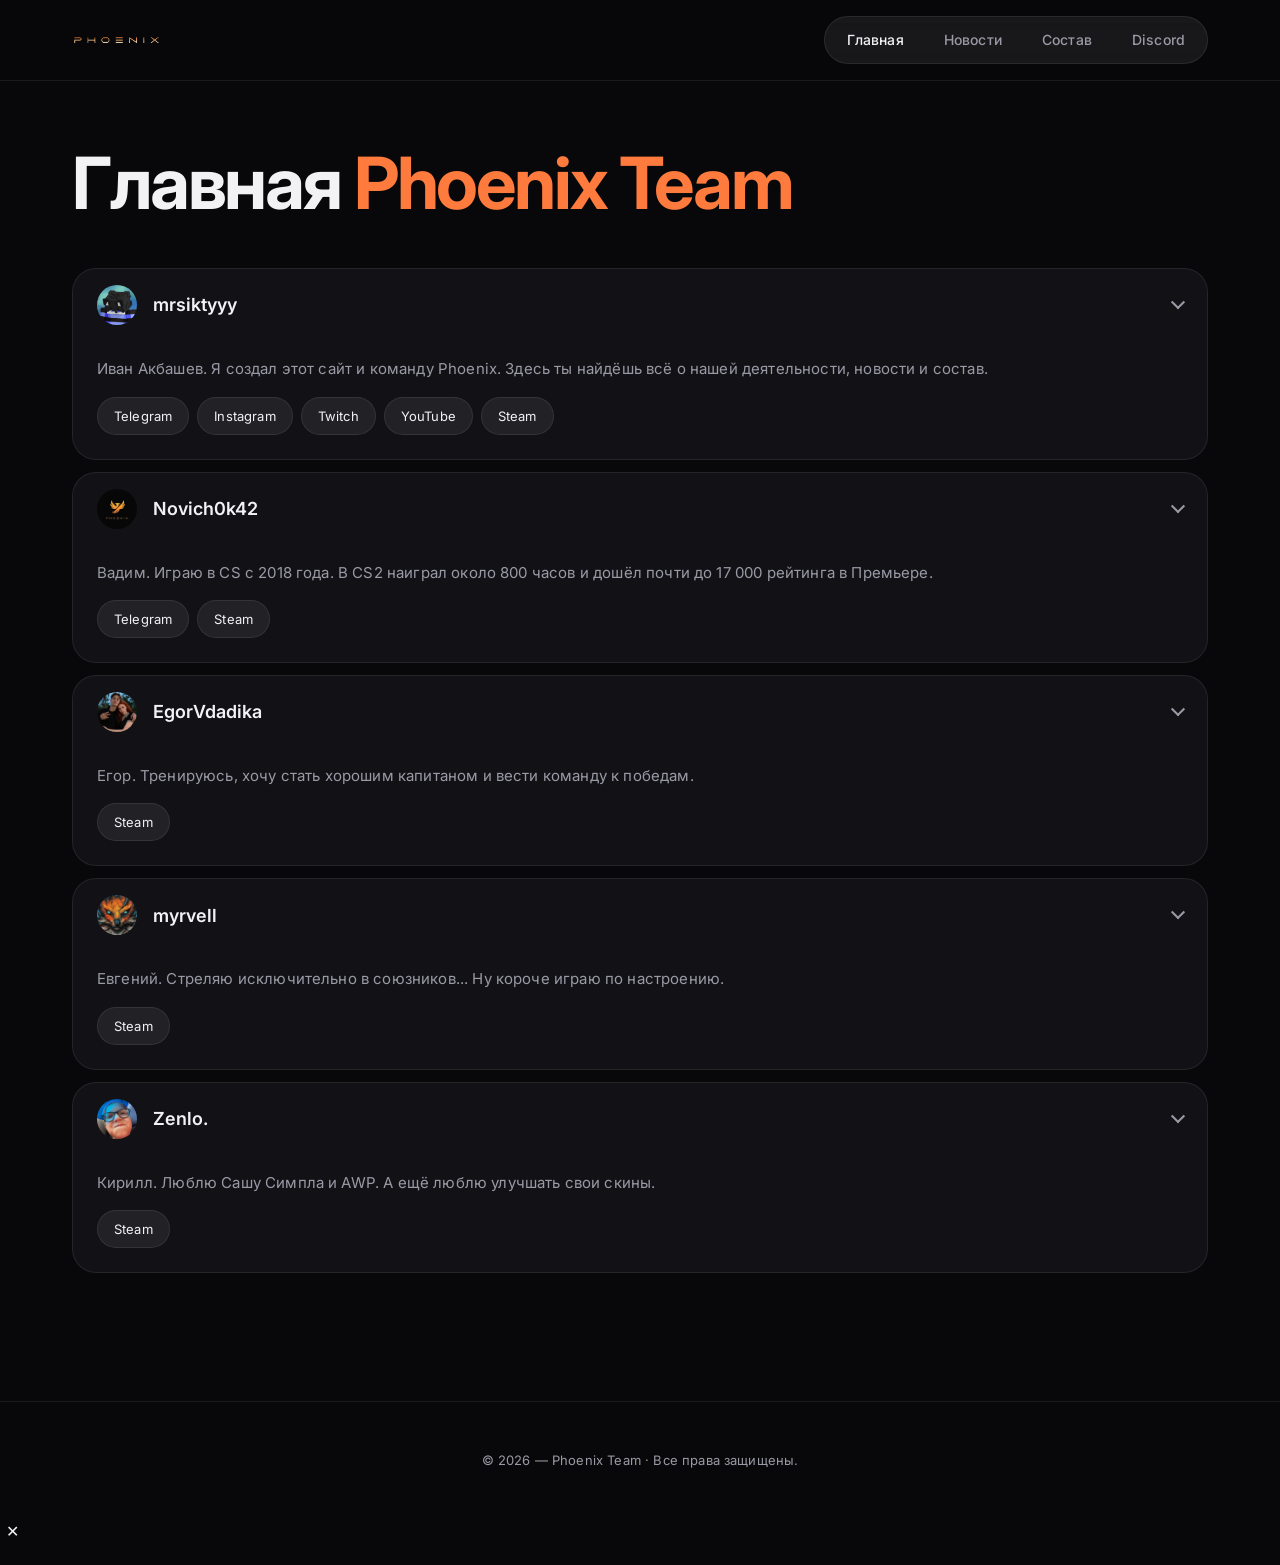
==== index.html @ e21812ae "Update index.html" ====
<!doctype html>
<html lang="ru">
<head>
  <meta charset="utf-8">
  <meta name="viewport" content="width=device-width, initial-scale=1">
  <title>Phoenix Team</title>
  <link rel="icon" href="/favicon.png">
  <link rel="preconnect" href="https://fonts.googleapis.com">
  <link rel="preconnect" href="https://fonts.gstatic.com" crossorigin>
  <link href="https://fonts.googleapis.com/css2?family=Inter:wght@400;500;600;700;800&display=swap" rel="stylesheet">
  <link rel="stylesheet" href="https://cdnjs.cloudflare.com/ajax/libs/font-awesome/6.0.0-beta3/css/all.min.css">
  <link rel="stylesheet" href="/Css/style.css">
</head>
<body>

  <nav class="site-nav">
    <div class="site-nav-inner">
      <a class="brand" href="#home" data-route="home"><img src="/logo.png" alt="Phoenix Team" width="140" height="28"></a>
      <button class="nav-toggle" type="button" aria-label="Меню" aria-expanded="false">☰</button>
      <ul class="nav-list">
        <li><a class="is-active" href="#home"    data-route="home">Главная</a></li>
        <li><a href="#news"    data-route="news">Новости</a></li>
        <li><a href="#roster"  data-route="roster">Состав</a></li>
        <li><a href="#discord" data-route="discord">Discord</a></li>
      </ul>
    </div>
  </nav>

  <main class="page drop-in">

    <!-- ===== ГЛАВНАЯ ===== -->
    <section class="view" data-view="home">
      <h1 class="hero-title">Главная <span>Phoenix Team</span></h1>
      <section class="people">

        <article class="person">
          <button class="person-head" type="button" aria-expanded="false">
            <img class="person-avatar" src="/phx/Avatar1.png" alt="" width="40" height="40">
            <span class="person-name">mrsiktyyy</span>
            <span class="chevron" aria-hidden="true"></span>
          </button>
          <div class="person-body">
            <div class="role">Основатель Phoenix Team · Стример · Разработчик</div>
            <p>Иван Акбашев. Я создал этот сайт и команду Phoenix. Здесь ты найдёшь всё о нашей деятельности, новости и состав.</p>
            <div class="links">
              <a href="https://t.me/mrsiktyyy">Telegram</a>
              <a href="https://www.instagram.com/mrsiktyyy/">Instagram</a>
              <a href="https://twitch.tv/mrsiktyyy">Twitch</a>
              <a href="https://www.youtube.com/@MrS1kyyy">YouTube</a>
              <a href="https://steamcommunity.com/id/mrsikty/">Steam</a>
            </div>
          </div>
        </article>

        <article class="person">
          <button class="person-head" type="button" aria-expanded="false">
            <img class="person-avatar" src="/phx/Avatar2.png" alt="" width="40" height="40" loading="lazy">
            <span class="person-name">Novich0k42</span>
            <span class="chevron" aria-hidden="true"></span>
          </button>
          <div class="person-body">
            <div class="role">Игрок Phoenix Team · Рифлер · Командир</div>
            <p>Вадим. Играю в CS с 2018 года. В CS2 наиграл около 800 часов и дошёл почти до 17 000 рейтинга в Премьере.</p>
            <div class="links">
              <a href="https://t.me/Novichok42">Telegram</a>
              <a href="https://steamcommunity.com/profiles/76561199182259553">Steam</a>
            </div>
          </div>
        </article>

        <article class="person">
          <button class="person-head" type="button" aria-expanded="false">
            <img class="person-avatar" src="/phx/Avatar4.png" alt="" width="40" height="40" loading="lazy">
            <span class="person-name">EgorVdadika</span>
            <span class="chevron" aria-hidden="true"></span>
          </button>
          <div class="person-body">
            <div class="role">Тренер · Снайпер · Душа команды</div>
            <p>Егор. Тренируюсь, хочу стать хорошим капитаном и вести команду к победам.</p>
            <div class="links">
              <a href="https://steamcommunity.com/id/EgorVdadika/">Steam</a>
            </div>
          </div>
        </article>

        <article class="person">
          <button class="person-head" type="button" aria-expanded="false">
            <img class="person-avatar" src="/phx/Avatar3.png" alt="" width="40" height="40" loading="lazy">
            <span class="person-name">myrvell</span>
            <span class="chevron" aria-hidden="true"></span>
          </button>
          <div class="person-body">
            <div class="role">Стрелятель · убиватель · позитивный</div>
            <p>Евгений. Стреляю исключительно в союзников... Ну короче играю по настроению.</p>
            <div class="links">
              <a href="https://steamcommunity.com/profiles/76561198345950475/">Steam</a>
            </div>
          </div>
        </article>

        <article class="person">
          <button class="person-head" type="button" aria-expanded="false">
            <img class="person-avatar" src="/phx/Avatar_Zenlo.png" alt="" width="40" height="40" loading="lazy">
            <span class="person-name">Zenlo.</span>
            <span class="chevron" aria-hidden="true"></span>
          </button>
          <div class="person-body">
            <div class="role">Симпл · убиватель · пьяница</div>
            <p>Кирилл. Люблю Сашу Симпла и AWP. А ещё люблю улучшать свои скины.</p>
            <div class="links">
              <a href="https://steamcommunity.com/id/zenlo-official/">Steam</a>
            </div>
          </div>
        </article>

      </section>
    </section>

    <!-- ===== НОВОСТИ ===== -->
    <section class="view" data-view="news" hidden>
      <div class="page-head">
        <div>
          <h1 class="page-title">Новости <span>Phoenix Team</span></h1>
          <p class="page-sub">Последние события команды</p>
        </div>
      </div>

      <section class="news-grid">
        <article class="news-card" data-full="Следи за последними событиями, составом и новостями Phoenix Team.&#10;Полный текст новости пишется здесь. Абзацы разделяются переносом строки.">
          <div class="news-cover"><img src="/posts/post7.png" alt="" loading="lazy"></div>
          <div class="news-body">
            <span class="news-tag">Phoenix Team</span>
            <h2>Новости команды</h2>
            <p>Следи за последними событиями, составом и новостями Phoenix Team.</p>
          </div>
        </article>

        <article class="news-card" data-full="Здесь появляются обновления о наших играх, тренировках и результатах.&#10;Полный текст матча пишется здесь.">
          <div class="news-cover"><img src="/posts/post6_1.png" alt="" loading="lazy"></div>
          <div class="news-body">
            <span class="news-tag">CS2</span>
            <h2>Матчи и результаты</h2>
            <p>Здесь появляются обновления о наших играх, тренировках и результатах.</p>
          </div>
        </article>

        <article class="news-card" data-full="Мемы, события и другие материалы команды в одном месте.&#10;Полный текст публикации пишется здесь.">
          <div class="news-cover"><img src="/posts/post5.png" alt="" loading="lazy"></div>
          <div class="news-body">
            <span class="news-tag">Community</span>
            <h2>Новые публикации</h2>
            <p>Мемы, события и другие материалы команды в одном месте.</p>
          </div>
        </article>

        <article class="news-card" data-full="Сайт постепенно получает новые страницы, анимации и улучшения интерфейса.&#10;Полный текст обновления пишется здесь.">
          <div class="news-cover"><img src="/posts/post3_1.png" alt="" loading="lazy"></div>
          <div class="news-body">
            <span class="news-tag">Phoenix</span>
            <h2>Обновления сайта</h2>
            <p>Сайт постепенно получает новые страницы, анимации и улучшения интерфейса.</p>
          </div>
        </article>
      </section>
    </section>

    <!-- ===== СОСТАВ ===== -->
    <section class="view" data-view="roster" hidden>
      <div class="page-head">
        <div>
          <h1 class="page-title">Phoenix <span>Team</span></h1>
          <p class="page-sub" id="roster-sub">Основной состав</p>
        </div>
      </div>

      <nav class="tabs" aria-label="Выбор состава">
        <span class="tabs-pill" aria-hidden="true"></span>
        <button class="tab is-active" type="button" data-roster="main">Основной</button>
        <button class="tab" type="button" data-roster="reserve">Запасные</button>
      </nav>

      <section class="roster" data-panel="main">
        <article class="player-card" style="--bg-img: url('/phx/Banner1.png');">
          <div class="player-bg">
            <div class="player-id">
              <img class="player-avatar" src="/phx/Avatar1.png" alt="mrsiktyyy" width="88" height="88" loading="lazy">
              <div class="player-nick">mrsiktyyy</div>
              <div class="player-role">Основатель / IGL</div>
            </div>
          </div>
          <div class="player-stats">
            <div class="stats-grid">
              <div class="stat"><small>K/D</small><b class="is-accent">1.15</b></div>
              <div class="stat"><small>HS</small><b>65%</b></div>
              <div class="stat"><small>Винрейт</small><b>—</b></div>
              <div class="stat"><small>ADR</small><b>—</b></div>
              <div class="stat"><small>Рейтинг Премьер</small><b>—</b></div>
            </div>
          </div>
        </article>

        <article class="player-card" style="--bg-img: url('/phx/Banner2.png');">
          <div class="player-bg">
            <div class="player-id">
              <img class="player-avatar" src="/phx/Avatar2.png" alt="Novich0k42" width="88" height="88" loading="lazy">
              <div class="player-nick">Novich0k42</div>
              <div class="player-role">Рифлер</div>
            </div>
          </div>
          <div class="player-stats">
            <div class="stats-grid">
              <div class="stat"><small>K/D</small><b class="is-accent">1.08</b></div>
              <div class="stat"><small>HS</small><b>61%</b></div>
              <div class="stat"><small>Винрейт</small><b>—</b></div>
              <div class="stat"><small>ADR</small><b>—</b></div>
              <div class="stat"><small>Рейтинг Премьер</small><b>—</b></div>
            </div>
          </div>
        </article>

        <article class="player-card" style="--bg-img: url('/phx/Banner3.png');">
          <div class="player-bg">
            <div class="player-id">
              <img class="player-avatar" src="/phx/Avatar3.png" alt="myrvell" width="88" height="88" loading="lazy">
              <div class="player-nick">myrvell</div>
              <div class="player-role">Рифлер</div>
            </div>
          </div>
          <div class="player-stats">
            <div class="stats-grid">
              <div class="stat"><small>K/D</small><b class="is-accent">1.04</b></div>
              <div class="stat"><small>HS</small><b>59%</b></div>
              <div class="stat"><small>Винрейт</small><b>—</b></div>
              <div class="stat"><small>ADR</small><b>—</b></div>
              <div class="stat"><small>Рейтинг Премьер</small><b>—</b></div>
            </div>
          </div>
        </article>

        <article class="player-card" style="--bg-img: url('/phx/Banner4.png');">
          <div class="player-bg">
            <div class="player-id">
              <img class="player-avatar" src="/phx/Avatar4.png" alt="EgorVdadika" width="88" height="88" loading="lazy">
              <div class="player-nick">EgorVdadika</div>
              <div class="player-role">AWP / тренер</div>
            </div>
          </div>
          <div class="player-stats">
            <div class="stats-grid">
              <div class="stat"><small>K/D</small><b class="is-accent">0.98</b></div>
              <div class="stat"><small>HS</small><b>55%</b></div>
              <div class="stat"><small>Винрейт</small><b>—</b></div>
              <div class="stat"><small>ADR</small><b>—</b></div>
              <div class="stat"><small>Рейтинг Премьер</small><b>—</b></div>
            </div>
          </div>
        </article>

        <article class="player-card" style="--bg-img: url('/phx/Banner5.png');">
          <div class="player-bg">
            <div class="player-id">
              <img class="player-avatar" src="/phx/Avatar_Zenlo.png" alt="Zenlo." width="88" height="88" loading="lazy">
              <div class="player-nick">Zenlo.</div>
              <div class="player-role">AWP</div>
            </div>
          </div>
          <div class="player-stats">
            <div class="stats-grid">
              <div class="stat"><small>K/D</small><b class="is-accent">1.10</b></div>
              <div class="stat"><small>HS</small><b>63%</b></div>
              <div class="stat"><small>Винрейт</small><b>—</b></div>
              <div class="stat"><small>ADR</small><b>—</b></div>
              <div class="stat"><small>Рейтинг Премьер</small><b>—</b></div>
            </div>
          </div>
        </article>
      </section>

      <section class="roster" data-panel="reserve" hidden>
        <article class="player-card" style="--bg-img: url('/phx/Banner6.png');">
          <div class="player-bg">
            <div class="player-id">
              <img class="player-avatar" src="/phx/Avatar6.png" alt="Резервный состав" width="88" height="88" loading="lazy">
              <div class="player-nick">Резервный состав</div>
              <div class="player-role">Запасной</div>
            </div>
          </div>
          <div class="player-stats">
            <div class="stats-grid">
              <div class="stat"><small>K/D</small><b class="is-accent">—</b></div>
              <div class="stat"><small>HS</small><b>—</b></div>
              <div class="stat"><small>Винрейт</small><b>—</b></div>
              <div class="stat"><small>ADR</small><b>—</b></div>
              <div class="stat"><small>Рейтинг Премьер</small><b>—</b></div>
            </div>
          </div>
        </article>

        <article class="player-card" style="--bg-img: url('/phx/Banner7.png');">
          <div class="player-bg">
            <div class="player-id">
              <img class="player-avatar" src="/phx/Avatar7.png" alt="Запасной слот" width="88" height="88" loading="lazy">
              <div class="player-nick">Запасной слот</div>
              <div class="player-role">Запасной</div>
            </div>
          </div>
          <div class="player-stats">
            <div class="stats-grid">
              <div class="stat"><small>K/D</small><b class="is-accent">—</b></div>
              <div class="stat"><small>HS</small><b>—</b></div>
              <div class="stat"><small>Винрейт</small><b>—</b></div>
              <div class="stat"><small>ADR</small><b>—</b></div>
              <div class="stat"><small>Рейтинг Премьер</small><b>—</b></div>
            </div>
          </div>
        </article>

        <article class="player-card" style="--bg-img: url('/phx/Banner8.png');">
          <div class="player-bg">
            <div class="player-id">
              <img class="player-avatar" src="/phx/Avatar8.png" alt="Community" width="88" height="88" loading="lazy">
              <div class="player-nick">Community</div>
              <div class="player-role">Запасной</div>
            </div>
          </div>
          <div class="player-stats">
            <div class="stats-grid">
              <div class="stat"><small>K/D</small><b class="is-accent">—</b></div>
              <div class="stat"><small>HS</small><b>—</b></div>
              <div class="stat"><small>Винрейт</small><b>—</b></div>
              <div class="stat"><small>ADR</small><b>—</b></div>
              <div class="stat"><small>Рейтинг Премьер</small><b>—</b></div>
            </div>
          </div>
        </article>
      </section>
    </section>

    <!-- ===== DISCORD ===== -->
    <section class="view" data-view="discord" hidden>
      <div class="discord-card">
        <h2>Discord <span>Phoenix Team</span></h2>
        <p>Наш сервер Discord — общение, поиск игр и новости команды.</p>
        <a class="cta" href="https://discord.gg/unskillteam" target="_blank" rel="noopener">Открыть Discord</a>
      </div>
    </section>

  </main>

  <footer class="site-footer">© 2026 — Phoenix Team · Все права защищены.</footer>

  <div class="news-overlay" id="newsOverlay"></div>
  <div class="news-modal" id="newsModal" role="dialog" aria-modal="true" aria-hidden="true">
    <button class="news-close" type="button" aria-label="Закрыть">✕</button>
    <div class="news-modal-cover"><img id="newsModalImg" src="" alt=""></div>
    <div class="news-modal-body">
      <span class="news-tag" id="newsModalTag"></span>
      <h2 id="newsModalTitle"></h2>
      <div id="newsModalText"></div>
    </div>
  </div>

  <script src="/Js/app.js"></script>
</body>
</html>
---- Css/style.css ----
/* ============ ТОКЕНЫ ============ */
:root {
  --bg: #08080a;
  --surface: #121216;
  --surface-2: #1c1c22;
  --line: rgba(255, 255, 255, 0.08);
  --text: #f2f2f5;
  --muted: #9a9aa6;
  --accent: #ff7a3d;
  --capsule: rgba(255, 255, 255, 0.07);
  --capsule-hi: rgba(255, 255, 255, 0.12);
  --dur: 500ms;
  --ease-out: cubic-bezier(0.16, 1, 0.3, 1);
  --ease-soft: cubic-bezier(0.22, 1, 0.36, 1);
  --radius: 24px;
}

*, *::before, *::after { box-sizing: border-box; }
html, body { margin: 0; padding: 0; }
body {
  font-family: Inter, system-ui, sans-serif;
  background: var(--bg);
  color: var(--text);
  font-size: 16px;
  line-height: 1.55;
  letter-spacing: 0.01em;
  min-height: 100vh;
  -webkit-font-smoothing: antialiased;
}
img { display: block; max-width: 100%; }
a { color: inherit; text-decoration: none; }
button { font: inherit; color: inherit; background: none; border: 0; cursor: pointer; }
[hidden] { display: none !important; }

:focus-visible { outline: 2px solid var(--accent); outline-offset: 3px; border-radius: 8px; }

/* ============ НАВИГАЦИЯ ============ */
.site-nav {
  position: sticky;
  top: 0;
  z-index: 50;
  background: rgba(8, 8, 10, 0.7);
  backdrop-filter: blur(20px);
  -webkit-backdrop-filter: blur(20px);
  border-bottom: 1px solid var(--line);
}
.site-nav-inner {
  max-width: 1200px;
  margin: 0 auto;
  padding: 16px 32px;
  display: flex;
  align-items: center;
  gap: 32px;
}
.brand img { height: 28px; width: auto; }
.nav-toggle { display: none; font-size: 22px; }

.nav-list {
  position: relative;
  list-style: none;
  margin: 0 0 0 auto;
  padding: 4px;
  display: flex;
  gap: 4px;
  background: var(--capsule);
  border: 1px solid var(--line);
  border-radius: 999px;
}
.nav-list a {
  position: relative;
  z-index: 1;
  display: block;
  padding: 8px 18px;
  font-size: 14px;
  font-weight: 500;
  color: var(--muted);
  border-radius: 999px;
  transition: color var(--dur) var(--ease-soft);
  white-space: nowrap;
}
.nav-list a.is-active { color: var(--text); }
.nav-list a:hover { color: var(--text); }

.nav-pill {
  position: absolute;
  top: 4px;
  left: 0;
  height: calc(100% - 8px);
  border-radius: 999px;
  background: var(--capsule-hi);
  opacity: 0;
  pointer-events: none;
  z-index: 0;
  transform: translate3d(0, 0, 0);
  transition:
    transform var(--dur) var(--ease-out),
    width var(--dur) var(--ease-out),
    opacity var(--dur) var(--ease-soft);
  will-change: transform, width;
}

/* ============ СТРАНИЦА ============ */
.page {
  max-width: 1200px;
  margin: 0 auto;
  padding: 64px 32px 128px;
}
.hero-title,
.page-title {
  font-size: clamp(40px, 6vw, 72px);
  line-height: 1.05;
  letter-spacing: -0.03em;
  font-weight: 700;
  margin: 0 0 48px;
}
.hero-title span,
.page-title span { color: var(--accent); }

.view {
  animation: viewIn var(--dur) var(--ease-out) both;
}
.view.is-leaving { animation: viewOut 200ms cubic-bezier(0.7, 0, 0.84, 0) both; }

@keyframes viewIn {
  from { opacity: 0; transform: translate3d(0, 12px, 0); }
  to   { opacity: 1; transform: translate3d(0, 0, 0); }
}
@keyframes viewOut {
  from { opacity: 1; transform: translate3d(0, 0, 0); }
  to   { opacity: 0; transform: translate3d(0, -8px, 0); }
}

/* ============ ГЛАВНАЯ: АККОРДЕОН ============ */
.people { display: flex; flex-direction: column; gap: 12px; }
.person {
  background: var(--surface);
  border: 1px solid var(--line);
  border-radius: var(--radius);
  overflow: hidden;
}
.person-head {
  width: 100%;
  display: flex;
  align-items: center;
  gap: 16px;
  padding: 16px 24px;
  text-align: left;
  transition: background var(--dur) var(--ease-soft);
}
.person-head:hover { background: rgba(255, 255, 255, 0.03); }
.person-avatar { width: 40px; height: 40px; border-radius: 50%; object-fit: cover; }
.person-name { flex: 1; font-size: 18px; font-weight: 600; }

.chevron {
  width: 10px;
  height: 10px;
  border-right: 2px solid var(--muted);
  border-bottom: 2px solid var(--muted);
  transform: rotate(45deg) translate(-2px, -2px);
  transition: transform var(--dur) var(--ease-out);
}
.person.is-open .chevron { transform: rotate(-135deg) translate(-2px, -2px); }

.person-body {
  display: grid;
  grid-template-rows: 0fr;
  transition: grid-template-rows var(--dur) var(--ease-out);
}
.person.is-open .person-body { grid-template-rows: 1fr; }
.person-body > * { overflow: hidden; }
.person-body .role,
.person-body p,
.person-body .links { padding-left: 24px; padding-right: 24px; }
.person-body .role { padding-top: 8px; color: var(--accent); font-size: 14px; font-weight: 500; }
.person-body p { color: var(--muted); margin: 8px 0 0; font-size: 15px; }
.person-body .links { display: flex; flex-wrap: wrap; gap: 8px; padding-bottom: 24px; padding-top: 16px; }
.links a {
  padding: 8px 16px;
  font-size: 13px;
  border-radius: 999px;
  background: var(--capsule);
  border: 1px solid var(--line);
  transition: background var(--dur) var(--ease-soft);
}
.links a:hover { background: var(--capsule-hi); }

/* ============ НОВОСТИ ============ */
.news-grid {
  display: grid;
  grid-template-columns: repeat(auto-fill, minmax(280px, 1fr));
  gap: 24px;
}
.news-card {
  background: var(--surface);
  border: 1px solid var(--line);
  border-radius: var(--radius);
  overflow: hidden;
  cursor: pointer;
  transition: transform var(--dur) var(--ease-soft), border-color var(--dur) var(--ease-soft);
}
.news-card:hover { transform: translate3d(0, -2px, 0); border-color: rgba(255, 255, 255, 0.16); }
.news-card:active { transform: scale(0.98); }
.news-cover { aspect-ratio: 16 / 9; background: var(--surface-2); }
.news-cover img { width: 100%; height: 100%; object-fit: cover; }
.news-body { padding: 24px; }
.news-tag { font-size: 12px; font-weight: 500; letter-spacing: 0.06em; text-transform: uppercase; color: var(--accent); }
.news-body h2 { font-size: 24px; line-height: 1.2; letter-spacing: -0.01em; margin: 8px 0; }
.news-body p { color: var(--muted); margin: 0; font-size: 15px; }

/* ============ СОСТАВ: ВКЛАДКИ ============ */
.page-head {
  display: flex;
  align-items: flex-end;
  justify-content: space-between;
  flex-wrap: wrap;
  gap: 24px;
  margin-bottom: 48px;
}
.page-head .page-title { margin-bottom: 8px; }
.page-sub { color: var(--muted); margin: 0; font-size: 16px; }

.tabs {
  position: relative;
  display: inline-flex;
  padding: 4px;
  background: var(--capsule);
  border: 1px solid var(--line);
  border-radius: 999px;
}
.tab {
  position: relative;
  z-index: 1;
  padding: 10px 20px;
  font-size: 14px;
  font-weight: 500;
  color: var(--muted);
  border-radius: 999px;
  transition: color var(--dur) var(--ease-soft);
}
.tab.is-active { color: var(--text); }
.tabs-pill {
  position: absolute;
  top: 4px;
  left: 0;
  height: calc(100% - 8px);
  border-radius: 999px;
  background: var(--capsule-hi);
  opacity: 0;
  z-index: 0;
  pointer-events: none;
  transition:
    transform var(--dur) var(--ease-out),
    width var(--dur) var(--ease-out),
    opacity var(--dur) var(--ease-soft);
  will-change: transform, width;
}

/* ============ КАРТОЧКИ ИГРОКОВ ============ */
.roster {
  display: grid;
  grid-template-columns: repeat(auto-fill, minmax(260px, 1fr));
  gap: 24px;
  animation: viewIn var(--dur) var(--ease-out) both;
}
.player-card {
  background: var(--surface);
  border: 1px solid var(--line);
  border-radius: var(--radius);
  overflow: hidden;
  transition: transform var(--dur) var(--ease-soft);
}
.player-card:hover { transform: translate3d(0, -2px, 0); }
.player-bg {
  aspect-ratio: 4 / 3;
  background-size: cover;
  background-position: center;
  position: relative;
}
.player-bg::after {
  content: "";
  position: absolute;
  inset: 0;
  background: linear-gradient(to top, var(--surface) 0%, rgba(18, 18, 22, 0.2) 70%);
}
.player-id {
  position: absolute;
  left: 24px;
  bottom: 24px;
  z-index: 1;
}
.player-avatar {
  width: 88px;
  height: 88px;
  border-radius: 50%;
  object-fit: cover;
  border: 2px solid var(--surface);
}
.player-nick { margin-top: 12px; font-size: 20px; font-weight: 600; letter-spacing: -0.01em; }
.player-role { font-size: 13px; color: var(--muted); }

.player-stats {
  display: grid;
  grid-template-columns: 1fr 1fr;
  gap: 1px;
  background: var(--line);
  border-top: 1px solid var(--line);
}
.player-stats .stat {
  background: var(--surface);
  padding: 16px 24px;
  display: flex;
  flex-direction: column;
  gap: 4px;
}
.stat small { font-size: 12px; color: var(--muted); letter-spacing: 0.06em; text-transform: uppercase; }
.stat b { font-size: 20px; font-weight: 600; }
.stat b.is-accent { color: var(--accent); }

.slot-empty { display: none; }

/* ============ DISCORD ============ */
.discord-card {
  max-width: 560px;
  background: var(--surface);
  border: 1px solid var(--line);
  border-radius: var(--radius);
  padding: 40px;
}
.discord-card p { color: var(--muted); margin: 0 0 32px; font-size: 16px; }
.discord-btn {
  display: inline-block;
  padding: 14px 28px;
  border-radius: 999px;
  background: var(--accent);
  color: #0b0b0d;
  font-weight: 600;
  transition: transform var(--dur) var(--ease-soft), filter var(--dur) var(--ease-soft);
}
.discord-btn:hover { filter: brightness(1.06); transform: translate3d(0, -1px, 0); }
.discord-btn:active { transform: scale(0.98); }

/* ============ ФУТЕР ============ */
.site-footer {
  text-align: center;
  padding: 48px 32px;
  color: var(--muted);
  font-size: 13px;
  border-top: 1px solid var(--line);
}

/* ============ АДАПТАЦИЯ ============ */
@media (max-width: 860px) {
  .nav-toggle { display: block; margin-left: auto; }
  .nav-list {
    position: absolute;
    top: 100%;
    left: 16px;
    right: 16px;
    margin: 8px 0 0;
    flex-direction: column;
    display: none;
    border-radius: 24px;
  }
  .site-nav.is-open .nav-list { display: flex; }
  .nav-list a { padding: 14px 18px; }
  .page { padding: 40px 24px 96px; }
  .site-nav-inner { padding: 12px 24px; }
}
@media (max-width: 520px) {
  .page { padding: 32px 16px 80px; }
  .site-nav-inner { padding: 12px 16px; }
  .person-head { padding: 14px 16px; }
  .person-body .role, .person-body p, .person-body .links { padding-left: 16px; padding-right: 16px; }
  .tabs { width: 100%; }
  .tab { flex: 1; padding: 10px 12px; }
}

@media (prefers-reduced-motion: reduce) {
  *, *::before, *::after { animation: none !important; transition: none !important; }
}
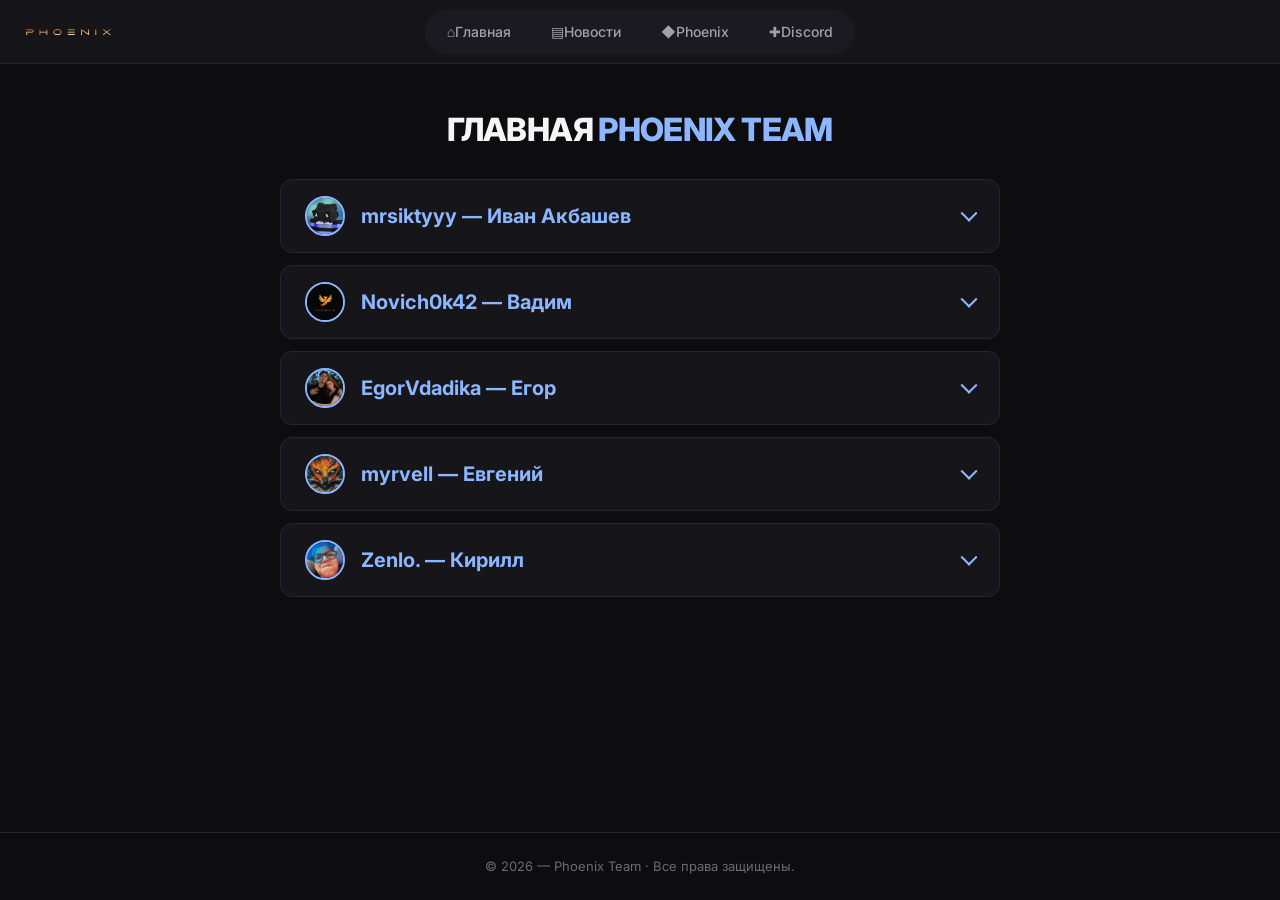
==== commit 9ac3d4e4: "Update index.html" ====
--- a/index.html
+++ b/index.html
@@ -2,8 +2,8 @@
 <html lang="ru">
 <head>
   <meta charset="utf-8">
-  <meta name="viewport" content="width=device-width, initial-scale=1">
-  <title>Phoenix Team</title>
+  <meta name="viewport" content="width=device-width,initial-scale=1">
+  <title>Главная | Phoenix Team</title>
   <link rel="icon" href="/favicon.png">
   <link rel="preconnect" href="https://fonts.googleapis.com">
   <link rel="preconnect" href="https://fonts.gstatic.com" crossorigin>
@@ -13,353 +13,303 @@
 </head>
 <body>
 
-  <nav class="site-nav">
-    <div class="site-nav-inner">
-      <a class="brand" href="#home" data-route="home"><img src="/logo.png" alt="Phoenix Team" width="140" height="28"></a>
-      <button class="nav-toggle" type="button" aria-label="Меню" aria-expanded="false">☰</button>
-      <ul class="nav-list">
-        <li><a class="is-active" href="#home"    data-route="home">Главная</a></li>
-        <li><a href="#news"    data-route="news">Новости</a></li>
-        <li><a href="#roster"  data-route="roster">Состав</a></li>
-        <li><a href="#discord" data-route="discord">Discord</a></li>
-      </ul>
-    </div>
-  </nav>
-
-  <main class="page drop-in">
-
-    <!-- ===== ГЛАВНАЯ ===== -->
-    <section class="view" data-view="home">
-      <h1 class="hero-title">Главная <span>Phoenix Team</span></h1>
-      <section class="people">
-
-        <article class="person">
-          <button class="person-head" type="button" aria-expanded="false">
-            <img class="person-avatar" src="/phx/Avatar1.png" alt="" width="40" height="40">
-            <span class="person-name">mrsiktyyy</span>
-            <span class="chevron" aria-hidden="true"></span>
-          </button>
-          <div class="person-body">
-            <div class="role">Основатель Phoenix Team · Стример · Разработчик</div>
-            <p>Иван Акбашев. Я создал этот сайт и команду Phoenix. Здесь ты найдёшь всё о нашей деятельности, новости и состав.</p>
-            <div class="links">
-              <a href="https://t.me/mrsiktyyy">Telegram</a>
-              <a href="https://www.instagram.com/mrsiktyyy/">Instagram</a>
-              <a href="https://twitch.tv/mrsiktyyy">Twitch</a>
-              <a href="https://www.youtube.com/@MrS1kyyy">YouTube</a>
-              <a href="https://steamcommunity.com/id/mrsikty/">Steam</a>
-            </div>
-          </div>
-        </article>
-
-        <article class="person">
-          <button class="person-head" type="button" aria-expanded="false">
-            <img class="person-avatar" src="/phx/Avatar2.png" alt="" width="40" height="40" loading="lazy">
-            <span class="person-name">Novich0k42</span>
-            <span class="chevron" aria-hidden="true"></span>
-          </button>
-          <div class="person-body">
-            <div class="role">Игрок Phoenix Team · Рифлер · Командир</div>
-            <p>Вадим. Играю в CS с 2018 года. В CS2 наиграл около 800 часов и дошёл почти до 17 000 рейтинга в Премьере.</p>
-            <div class="links">
-              <a href="https://t.me/Novichok42">Telegram</a>
-              <a href="https://steamcommunity.com/profiles/76561199182259553">Steam</a>
-            </div>
-          </div>
-        </article>
-
-        <article class="person">
-          <button class="person-head" type="button" aria-expanded="false">
-            <img class="person-avatar" src="/phx/Avatar4.png" alt="" width="40" height="40" loading="lazy">
-            <span class="person-name">EgorVdadika</span>
-            <span class="chevron" aria-hidden="true"></span>
-          </button>
-          <div class="person-body">
-            <div class="role">Тренер · Снайпер · Душа команды</div>
-            <p>Егор. Тренируюсь, хочу стать хорошим капитаном и вести команду к победам.</p>
-            <div class="links">
-              <a href="https://steamcommunity.com/id/EgorVdadika/">Steam</a>
-            </div>
-          </div>
-        </article>
-
-        <article class="person">
-          <button class="person-head" type="button" aria-expanded="false">
-            <img class="person-avatar" src="/phx/Avatar3.png" alt="" width="40" height="40" loading="lazy">
-            <span class="person-name">myrvell</span>
-            <span class="chevron" aria-hidden="true"></span>
-          </button>
-          <div class="person-body">
-            <div class="role">Стрелятель · убиватель · позитивный</div>
-            <p>Евгений. Стреляю исключительно в союзников... Ну короче играю по настроению.</p>
-            <div class="links">
-              <a href="https://steamcommunity.com/profiles/76561198345950475/">Steam</a>
-            </div>
-          </div>
-        </article>
-
-        <article class="person">
-          <button class="person-head" type="button" aria-expanded="false">
-            <img class="person-avatar" src="/phx/Avatar_Zenlo.png" alt="" width="40" height="40" loading="lazy">
-            <span class="person-name">Zenlo.</span>
-            <span class="chevron" aria-hidden="true"></span>
-          </button>
-          <div class="person-body">
-            <div class="role">Симпл · убиватель · пьяница</div>
-            <p>Кирилл. Люблю Сашу Симпла и AWP. А ещё люблю улучшать свои скины.</p>
-            <div class="links">
-              <a href="https://steamcommunity.com/id/zenlo-official/">Steam</a>
-            </div>
-          </div>
-        </article>
-
-      </section>
-    </section>
-
-    <!-- ===== НОВОСТИ ===== -->
-    <section class="view" data-view="news" hidden>
-      <div class="page-head">
-        <div>
-          <h1 class="page-title">Новости <span>Phoenix Team</span></h1>
-          <p class="page-sub">Последние события команды</p>
-        </div>
-      </div>
-
-      <section class="news-grid">
-        <article class="news-card" data-full="Следи за последними событиями, составом и новостями Phoenix Team.&#10;Полный текст новости пишется здесь. Абзацы разделяются переносом строки.">
-          <div class="news-cover"><img src="/posts/post7.png" alt="" loading="lazy"></div>
-          <div class="news-body">
-            <span class="news-tag">Phoenix Team</span>
-            <h2>Новости команды</h2>
-            <p>Следи за последними событиями, составом и новостями Phoenix Team.</p>
-          </div>
-        </article>
-
-        <article class="news-card" data-full="Здесь появляются обновления о наших играх, тренировках и результатах.&#10;Полный текст матча пишется здесь.">
-          <div class="news-cover"><img src="/posts/post6_1.png" alt="" loading="lazy"></div>
-          <div class="news-body">
-            <span class="news-tag">CS2</span>
-            <h2>Матчи и результаты</h2>
-            <p>Здесь появляются обновления о наших играх, тренировках и результатах.</p>
-          </div>
-        </article>
-
-        <article class="news-card" data-full="Мемы, события и другие материалы команды в одном месте.&#10;Полный текст публикации пишется здесь.">
-          <div class="news-cover"><img src="/posts/post5.png" alt="" loading="lazy"></div>
-          <div class="news-body">
-            <span class="news-tag">Community</span>
-            <h2>Новые публикации</h2>
-            <p>Мемы, события и другие материалы команды в одном месте.</p>
-          </div>
-        </article>
-
-        <article class="news-card" data-full="Сайт постепенно получает новые страницы, анимации и улучшения интерфейса.&#10;Полный текст обновления пишется здесь.">
-          <div class="news-cover"><img src="/posts/post3_1.png" alt="" loading="lazy"></div>
-          <div class="news-body">
-            <span class="news-tag">Phoenix</span>
-            <h2>Обновления сайта</h2>
-            <p>Сайт постепенно получает новые страницы, анимации и улучшения интерфейса.</p>
-          </div>
-        </article>
-      </section>
-    </section>
-
-    <!-- ===== СОСТАВ ===== -->
-    <section class="view" data-view="roster" hidden>
-      <div class="page-head">
-        <div>
-          <h1 class="page-title">Phoenix <span>Team</span></h1>
-          <p class="page-sub" id="roster-sub">Основной состав</p>
-        </div>
-      </div>
-
-      <nav class="tabs" aria-label="Выбор состава">
-        <span class="tabs-pill" aria-hidden="true"></span>
-        <button class="tab is-active" type="button" data-roster="main">Основной</button>
-        <button class="tab" type="button" data-roster="reserve">Запасные</button>
-      </nav>
-
-      <section class="roster" data-panel="main">
-        <article class="player-card" style="--bg-img: url('/phx/Banner1.png');">
-          <div class="player-bg">
-            <div class="player-id">
-              <img class="player-avatar" src="/phx/Avatar1.png" alt="mrsiktyyy" width="88" height="88" loading="lazy">
-              <div class="player-nick">mrsiktyyy</div>
-              <div class="player-role">Основатель / IGL</div>
-            </div>
-          </div>
-          <div class="player-stats">
-            <div class="stats-grid">
-              <div class="stat"><small>K/D</small><b class="is-accent">1.15</b></div>
-              <div class="stat"><small>HS</small><b>65%</b></div>
-              <div class="stat"><small>Винрейт</small><b>—</b></div>
-              <div class="stat"><small>ADR</small><b>—</b></div>
-              <div class="stat"><small>Рейтинг Премьер</small><b>—</b></div>
-            </div>
-          </div>
-        </article>
-
-        <article class="player-card" style="--bg-img: url('/phx/Banner2.png');">
-          <div class="player-bg">
-            <div class="player-id">
-              <img class="player-avatar" src="/phx/Avatar2.png" alt="Novich0k42" width="88" height="88" loading="lazy">
-              <div class="player-nick">Novich0k42</div>
-              <div class="player-role">Рифлер</div>
-            </div>
-          </div>
-          <div class="player-stats">
-            <div class="stats-grid">
-              <div class="stat"><small>K/D</small><b class="is-accent">1.08</b></div>
-              <div class="stat"><small>HS</small><b>61%</b></div>
-              <div class="stat"><small>Винрейт</small><b>—</b></div>
-              <div class="stat"><small>ADR</small><b>—</b></div>
-              <div class="stat"><small>Рейтинг Премьер</small><b>—</b></div>
-            </div>
-          </div>
-        </article>
-
-        <article class="player-card" style="--bg-img: url('/phx/Banner3.png');">
-          <div class="player-bg">
-            <div class="player-id">
-              <img class="player-avatar" src="/phx/Avatar3.png" alt="myrvell" width="88" height="88" loading="lazy">
-              <div class="player-nick">myrvell</div>
-              <div class="player-role">Рифлер</div>
-            </div>
-          </div>
-          <div class="player-stats">
-            <div class="stats-grid">
-              <div class="stat"><small>K/D</small><b class="is-accent">1.04</b></div>
-              <div class="stat"><small>HS</small><b>59%</b></div>
-              <div class="stat"><small>Винрейт</small><b>—</b></div>
-              <div class="stat"><small>ADR</small><b>—</b></div>
-              <div class="stat"><small>Рейтинг Премьер</small><b>—</b></div>
-            </div>
-          </div>
-        </article>
-
-        <article class="player-card" style="--bg-img: url('/phx/Banner4.png');">
-          <div class="player-bg">
-            <div class="player-id">
-              <img class="player-avatar" src="/phx/Avatar4.png" alt="EgorVdadika" width="88" height="88" loading="lazy">
-              <div class="player-nick">EgorVdadika</div>
-              <div class="player-role">AWP / тренер</div>
-            </div>
-          </div>
-          <div class="player-stats">
-            <div class="stats-grid">
-              <div class="stat"><small>K/D</small><b class="is-accent">0.98</b></div>
-              <div class="stat"><small>HS</small><b>55%</b></div>
-              <div class="stat"><small>Винрейт</small><b>—</b></div>
-              <div class="stat"><small>ADR</small><b>—</b></div>
-              <div class="stat"><small>Рейтинг Премьер</small><b>—</b></div>
-            </div>
-          </div>
-        </article>
-
-        <article class="player-card" style="--bg-img: url('/phx/Banner5.png');">
-          <div class="player-bg">
-            <div class="player-id">
-              <img class="player-avatar" src="/phx/Avatar_Zenlo.png" alt="Zenlo." width="88" height="88" loading="lazy">
-              <div class="player-nick">Zenlo.</div>
-              <div class="player-role">AWP</div>
-            </div>
-          </div>
-          <div class="player-stats">
-            <div class="stats-grid">
-              <div class="stat"><small>K/D</small><b class="is-accent">1.10</b></div>
-              <div class="stat"><small>HS</small><b>63%</b></div>
-              <div class="stat"><small>Винрейт</small><b>—</b></div>
-              <div class="stat"><small>ADR</small><b>—</b></div>
-              <div class="stat"><small>Рейтинг Премьер</small><b>—</b></div>
-            </div>
-          </div>
-        </article>
-      </section>
-
-      <section class="roster" data-panel="reserve" hidden>
-        <article class="player-card" style="--bg-img: url('/phx/Banner6.png');">
-          <div class="player-bg">
-            <div class="player-id">
-              <img class="player-avatar" src="/phx/Avatar6.png" alt="Резервный состав" width="88" height="88" loading="lazy">
-              <div class="player-nick">Резервный состав</div>
-              <div class="player-role">Запасной</div>
-            </div>
-          </div>
-          <div class="player-stats">
-            <div class="stats-grid">
-              <div class="stat"><small>K/D</small><b class="is-accent">—</b></div>
-              <div class="stat"><small>HS</small><b>—</b></div>
-              <div class="stat"><small>Винрейт</small><b>—</b></div>
-              <div class="stat"><small>ADR</small><b>—</b></div>
-              <div class="stat"><small>Рейтинг Премьер</small><b>—</b></div>
-            </div>
-          </div>
-        </article>
-
-        <article class="player-card" style="--bg-img: url('/phx/Banner7.png');">
-          <div class="player-bg">
-            <div class="player-id">
-              <img class="player-avatar" src="/phx/Avatar7.png" alt="Запасной слот" width="88" height="88" loading="lazy">
-              <div class="player-nick">Запасной слот</div>
-              <div class="player-role">Запасной</div>
-            </div>
-          </div>
-          <div class="player-stats">
-            <div class="stats-grid">
-              <div class="stat"><small>K/D</small><b class="is-accent">—</b></div>
-              <div class="stat"><small>HS</small><b>—</b></div>
-              <div class="stat"><small>Винрейт</small><b>—</b></div>
-              <div class="stat"><small>ADR</small><b>—</b></div>
-              <div class="stat"><small>Рейтинг Премьер</small><b>—</b></div>
-            </div>
-          </div>
-        </article>
-
-        <article class="player-card" style="--bg-img: url('/phx/Banner8.png');">
-          <div class="player-bg">
-            <div class="player-id">
-              <img class="player-avatar" src="/phx/Avatar8.png" alt="Community" width="88" height="88" loading="lazy">
-              <div class="player-nick">Community</div>
-              <div class="player-role">Запасной</div>
-            </div>
-          </div>
-          <div class="player-stats">
-            <div class="stats-grid">
-              <div class="stat"><small>K/D</small><b class="is-accent">—</b></div>
-              <div class="stat"><small>HS</small><b>—</b></div>
-              <div class="stat"><small>Винрейт</small><b>—</b></div>
-              <div class="stat"><small>ADR</small><b>—</b></div>
-              <div class="stat"><small>Рейтинг Премьер</small><b>—</b></div>
-            </div>
-          </div>
-        </article>
-      </section>
-    </section>
-
-    <!-- ===== DISCORD ===== -->
-    <section class="view" data-view="discord" hidden>
-      <div class="discord-card">
-        <h2>Discord <span>Phoenix Team</span></h2>
-        <p>Наш сервер Discord — общение, поиск игр и новости команды.</p>
-        <a class="cta" href="https://discord.gg/unskillteam" target="_blank" rel="noopener">Открыть Discord</a>
-      </div>
-    </section>
-
-  </main>
-
-  <footer class="site-footer">© 2026 — Phoenix Team · Все права защищены.</footer>
-
-  <div class="news-overlay" id="newsOverlay"></div>
-  <div class="news-modal" id="newsModal" role="dialog" aria-modal="true" aria-hidden="true">
-    <button class="news-close" type="button" aria-label="Закрыть">✕</button>
-    <div class="news-modal-cover"><img id="newsModalImg" src="" alt=""></div>
-    <div class="news-modal-body">
-      <span class="news-tag" id="newsModalTag"></span>
-      <h2 id="newsModalTitle"></h2>
-      <div id="newsModalText"></div>
-    </div>
-  </div>
-
-  <script src="/Js/app.js"></script>
+<!-- Снег -->
+<div class="snow" aria-hidden="true"></div>
+
+<!-- Шапка -->
+<nav class="site-nav" id="siteNav">
+  <a class="brand" href="/">
+    <img src="logo.png" alt="Phoenix Team">
+  </a>
+
+  <button class="nav-toggle" id="navToggle" aria-label="Меню" aria-expanded="false">☰</button>
+
+  <ul class="nav-list" id="navList">
+    <span class="nav-pill" aria-hidden="true"></span>
+    <li><a href="/" data-nav="home">⌂ <span>Главная</span></a></li>
+    <li><a href="/news" data-nav="news">▤ <span>Новости</span></a></li>
+    <li><a href="/phoenix" data-nav="phoenix">◆ <span>Phoenix</span></a></li>
+    <li><a href="/unskillteam" data-nav="discord">✚ <span>Discord</span></a></li>
+  </ul>
+</nav>
+
+<main class="page drop-in" id="page">
+
+  <!-- ===== ГЛАВНАЯ ===== -->
+  <section class="view" data-view="home">
+    <h1 class="hero-title">Главная <span>Phoenix Team</span></h1>
+
+    <div class="people">
+
+      <!-- mrsiktyyy -->
+      <article class="person">
+        <button class="person-head" aria-expanded="false">
+          <img class="person-avatar" src="/phx/Avatar1.png" alt="">
+          <span class="person-name">mrsiktyyy — Иван Акбашев</span>
+          <span class="chevron" aria-hidden="true"></span>
+        </button>
+        <div class="person-body">
+          <div class="role">Основатель Phoenix Team · Стример · Разработчик</div>
+          <p>Я создал этот сайт и команду Phoenix. Здесь ты найдёшь всё о нашей деятельности, новости и состав.</p>
+          <div class="links">
+            <a href="https://t.me/mrsiktyyy">Telegram</a>
+            <a href="https://www.instagram.com/mrsiktyyy/">Instagram</a>
+            <a href="https://twitch.tv/mrsiktyyy">Twitch</a>
+            <a href="https://www.youtube.com/@MrS1kyyy">YouTube</a>
+            <a href="https://steamcommunity.com/id/mrsikty/">Steam</a>
+          </div>
+        </div>
+      </article>
+
+      <!-- Novich0k42 -->
+      <article class="person">
+        <button class="person-head" aria-expanded="false">
+          <img class="person-avatar" src="/phx/Avatar2.png" alt="">
+          <span class="person-name">Novich0k42 — Вадим</span>
+          <span class="chevron" aria-hidden="true"></span>
+        </button>
+        <div class="person-body">
+          <div class="role">Игрок Phoenix Team · Рифлер · Командир</div>
+          <p>Играю в CS с 2018 года. В CS2 наиграл около 800 часов и дошёл почти до 17 000 рейтинга в Премьере.</p>
+          <div class="links">
+            <a href="https://t.me/Novichok42">Telegram</a>
+            <a href="https://steamcommunity.com/profiles/76561199182259553">Steam</a>
+          </div>
+        </div>
+      </article>
+
+      <!-- EgorVdadika -->
+      <article class="person">
+        <button class="person-head" aria-expanded="false">
+          <img class="person-avatar" src="/phx/Avatar4.png" alt="">
+          <span class="person-name">EgorVdadika — Егор</span>
+          <span class="chevron" aria-hidden="true"></span>
+        </button>
+        <div class="person-body">
+          <div class="role">Тренер · Снайпер · Душа команды</div>
+          <p>Тренируюсь, хочу стать хорошим капитаном и вести команду к победам.</p>
+          <div class="links">
+            <a href="https://steamcommunity.com/id/EgorVdadika/">Steam</a>
+          </div>
+        </div>
+      </article>
+
+      <!-- myrvell -->
+      <article class="person">
+        <button class="person-head" aria-expanded="false">
+          <img class="person-avatar" src="/phx/Avatar3.png" alt="">
+          <span class="person-name">myrvell — Евгений</span>
+          <span class="chevron" aria-hidden="true"></span>
+        </button>
+        <div class="person-body">
+          <div class="role">Стрелятель · убиватель · позитивный</div>
+          <p>Стреляю исключительно в союзников... Ну короче играю по настроению.</p>
+          <div class="links">
+            <a href="https://steamcommunity.com/profiles/76561198345950475/">Steam</a>
+          </div>
+        </div>
+      </article>
+
+      <!-- Zenlo. -->
+      <article class="person">
+        <button class="person-head" aria-expanded="false">
+          <img class="person-avatar" src="/phx/Avatar_Zenlo.png" alt="">
+          <span class="person-name">Zenlo. — Кирилл</span>
+          <span class="chevron" aria-hidden="true"></span>
+        </button>
+        <div class="person-body">
+          <div class="role">Симпл · убиватель · пьяница</div>
+          <p>Люблю Сашу Симпла и AWP. А ещё люблю улучшать свои скины.</p>
+          <div class="links">
+            <a href="https://steamcommunity.com/id/zenlo-official/">Steam</a>
+          </div>
+        </div>
+      </article>
+
+    </div>
+  </section>
+
+  <!-- ===== НОВОСТИ ===== -->
+  <section class="view" data-view="news" hidden>
+    <div class="news-empty">Новостей нет</div>
+  </section>
+
+  <!-- ===== PHOENIX (состав) ===== -->
+  <section class="view" data-view="phoenix" hidden>
+    <h1 class="hero-title"><span>Phoenix</span> Team</h1>
+
+    <div class="tabs" id="rosterTabs">
+      <span class="tabs-pill" aria-hidden="true"></span>
+      <button class="tab is-active" data-panel="main">Основной</button>
+      <button class="tab" data-panel="reserve">Запасные</button>
+    </div>
+
+    <p class="page-sub roster-sub" id="roster-sub">Основной состав</p>
+
+    <!-- Основной состав -->
+    <div class="roster" data-panel="main">
+      <article class="player-card" style="--bg-img: url('/phx/Avatar1.png')">
+        <div class="player-bg">
+          <div class="player-id">
+            <img class="player-avatar" src="/phx/Avatar1.png" alt="mrsiktyyy">
+            <div class="player-nick">mrsiktyyy</div>
+            <div class="player-role">Основатель / IGL</div>
+          </div>
+        </div>
+        <div class="player-stats">
+          <div class="stats-grid">
+            <div class="stat"><small>K/D</small><b class="is-accent">1.15</b></div>
+            <div class="stat"><small>HS</small><b>65%</b></div>
+            <div class="stat is-wide"><small>Рейтинг Премьер</small><b>—</b></div>
+          </div>
+        </div>
+      </article>
+
+      <article class="player-card" style="--bg-img: url('/phx/Avatar2.png')">
+        <div class="player-bg">
+          <div class="player-id">
+            <img class="player-avatar" src="/phx/Avatar2.png" alt="Novich0k42">
+            <div class="player-nick">Novich0k42</div>
+            <div class="player-role">Рифлер</div>
+          </div>
+        </div>
+        <div class="player-stats">
+          <div class="stats-grid">
+            <div class="stat"><small>K/D</small><b class="is-accent">1.08</b></div>
+            <div class="stat"><small>HS</small><b>61%</b></div>
+            <div class="stat is-wide"><small>Рейтинг Премьер</small><b>—</b></div>
+          </div>
+        </div>
+      </article>
+
+      <article class="player-card" style="--bg-img: url('/phx/Avatar3.png')">
+        <div class="player-bg">
+          <div class="player-id">
+            <img class="player-avatar" src="/phx/Avatar3.png" alt="myrvell">
+            <div class="player-nick">myrvell</div>
+            <div class="player-role">Рифлер</div>
+          </div>
+        </div>
+        <div class="player-stats">
+          <div class="stats-grid">
+            <div class="stat"><small>K/D</small><b class="is-accent">1.04</b></div>
+            <div class="stat"><small>HS</small><b>59%</b></div>
+            <div class="stat is-wide"><small>Рейтинг Премьер</small><b>—</b></div>
+          </div>
+        </div>
+      </article>
+
+      <article class="player-card" style="--bg-img: url('/phx/Avatar4.png')">
+        <div class="player-bg">
+          <div class="player-id">
+            <img class="player-avatar" src="/phx/Avatar4.png" alt="EgorVdadika">
+            <div class="player-nick">EgorVdadika</div>
+            <div class="player-role">AWP / тренер</div>
+          </div>
+        </div>
+        <div class="player-stats">
+          <div class="stats-grid">
+            <div class="stat"><small>K/D</small><b class="is-accent">0.98</b></div>
+            <div class="stat"><small>HS</small><b>55%</b></div>
+            <div class="stat is-wide"><small>Рейтинг Премьер</small><b>—</b></div>
+          </div>
+        </div>
+      </article>
+
+      <article class="player-card" style="--bg-img: url('/phx/Avatar_Zenlo.png')">
+        <div class="player-bg">
+          <div class="player-id">
+            <img class="player-avatar" src="/phx/Avatar_Zenlo.png" alt="Zenlo.">
+            <div class="player-nick">Zenlo.</div>
+            <div class="player-role">AWP</div>
+          </div>
+        </div>
+        <div class="player-stats">
+          <div class="stats-grid">
+            <div class="stat"><small>K/D</small><b class="is-accent">1.10</b></div>
+            <div class="stat"><small>HS</small><b>63%</b></div>
+            <div class="stat is-wide"><small>Рейтинг Премьер</small><b>—</b></div>
+          </div>
+        </div>
+      </article>
+    </div>
+
+    <!-- Запасные -->
+    <div class="roster" data-panel="reserve" hidden>
+      <article class="player-card" style="--bg-img: url('/phx/Avatar6.png')">
+        <div class="player-bg">
+          <div class="player-id">
+            <img class="player-avatar" src="/phx/Avatar6.png" alt="">
+            <div class="player-nick">Резервный состав</div>
+            <div class="player-role">Запас</div>
+          </div>
+        </div>
+        <div class="player-stats">
+          <div class="stats-grid">
+            <div class="stat"><small>K/D</small><b class="is-accent">—</b></div>
+            <div class="stat"><small>HS</small><b>—</b></div>
+            <div class="stat is-wide"><small>Рейтинг Премьер</small><b>—</b></div>
+          </div>
+        </div>
+      </article>
+
+      <article class="player-card" style="--bg-img: url('/phx/Avatar7.png')">
+        <div class="player-bg">
+          <div class="player-id">
+            <img class="player-avatar" src="/phx/Avatar7.png" alt="">
+            <div class="player-nick">Запасной слот</div>
+            <div class="player-role">Запас</div>
+          </div>
+        </div>
+        <div class="player-stats">
+          <div class="stats-grid">
+            <div class="stat"><small>K/D</small><b class="is-accent">—</b></div>
+            <div class="stat"><small>HS</small><b>—</b></div>
+            <div class="stat is-wide"><small>Рейтинг Премьер</small><b>—</b></div>
+          </div>
+        </div>
+      </article>
+
+      <article class="player-card" style="--bg-img: url('/phx/Avatar8.png')">
+        <div class="player-bg">
+          <div class="player-id">
+            <img class="player-avatar" src="/phx/Avatar8.png" alt="">
+            <div class="player-nick">Community</div>
+            <div class="player-role">Запас</div>
+          </div>
+        </div>
+        <div class="player-stats">
+          <div class="stats-grid">
+            <div class="stat"><small>K/D</small><b class="is-accent">—</b></div>
+            <div class="stat"><small>HS</small><b>—</b></div>
+            <div class="stat is-wide"><small>Рейтинг Премьер</small><b>—</b></div>
+          </div>
+        </div>
+      </article>
+
+      <article class="player-card is-empty">
+        <div class="player-empty-text">Отсутствует</div>
+      </article>
+
+      <article class="player-card is-empty">
+        <div class="player-empty-text">Отсутствует</div>
+      </article>
+    </div>
+  </section>
+
+  <!-- ===== DISCORD ===== -->
+  <section class="view" data-view="discord" hidden>
+    <div class="discord-card">
+      <h2>Присоединяйся к <span>Discord</span></h2>
+      <p>Общение, поиск игроков и новости команды — всё в одном месте.</p>
+      <a class="cta" href="/unskillteam">Перейти в Discord</a>
+    </div>
+  </section>
+
+</main>
+
+<footer class="site-footer">© 2026 — Phoenix Team · Все права защищены.</footer>
+
+<script src="/Js/app.js"></script>
 </body>
 </html>
--- a/Css/style.css
+++ b/Css/style.css
@@ -1,380 +1,741 @@
-/* ============ ТОКЕНЫ ============ */
+/* ==========================================================
+   Phoenix Team — тема
+   ========================================================== */
+
 :root {
-  --bg: #08080a;
-  --surface: #121216;
-  --surface-2: #1c1c22;
-  --line: rgba(255, 255, 255, 0.08);
-  --text: #f2f2f5;
-  --muted: #9a9aa6;
-  --accent: #ff7a3d;
-  --capsule: rgba(255, 255, 255, 0.07);
-  --capsule-hi: rgba(255, 255, 255, 0.12);
-  --dur: 500ms;
-  --ease-out: cubic-bezier(0.16, 1, 0.3, 1);
-  --ease-soft: cubic-bezier(0.22, 1, 0.36, 1);
-  --radius: 24px;
-}
-
-*, *::before, *::after { box-sizing: border-box; }
-html, body { margin: 0; padding: 0; }
+  --accent: #8cb6ff;
+  --accent-2: #8c9fff;
+  --bg: #0d0d0f;
+  --panel: #16161a;
+  --panel-2: #1e1e24;
+  --capsule: #1a1a20;
+  --capsule-hi: #2a2a33;
+  --line: #26262d;
+  --text: #f5f5f7;
+  --text-2: #a1a1aa;
+  --text-3: #6b6b75;
+  --radius: 12px;
+  --radius-sm: 8px;
+  --ease-out: cubic-bezier(0.22, 1, 0.36, 1);
+  --ease-soft: cubic-bezier(0.45, 0, 0.25, 1);
+  --font: "Inter", -apple-system, BlinkMacSystemFont, "Segoe UI", Roboto, Arial, sans-serif;
+}
+
+[hidden] { display: none !important; }
+
+*,
+*::before,
+*::after { box-sizing: border-box; margin: 0; padding: 0; }
+
+html { -webkit-text-size-adjust: 100%; }
+
 body {
-  font-family: Inter, system-ui, sans-serif;
+  min-height: 100vh;
+  display: flex;
+  flex-direction: column;
+  font-family: var(--font);
+  font-size: 16px;
+  line-height: 1.5;
+  color: var(--text);
   background: var(--bg);
-  color: var(--text);
-  font-size: 16px;
-  line-height: 1.55;
-  letter-spacing: 0.01em;
-  min-height: 100vh;
   -webkit-font-smoothing: antialiased;
-}
-img { display: block; max-width: 100%; }
-a { color: inherit; text-decoration: none; }
-button { font: inherit; color: inherit; background: none; border: 0; cursor: pointer; }
-[hidden] { display: none !important; }
-
-:focus-visible { outline: 2px solid var(--accent); outline-offset: 3px; border-radius: 8px; }
-
-/* ============ НАВИГАЦИЯ ============ */
+  overflow-x: hidden;
+}
+
+a { color: var(--accent); text-decoration: none; }
+a:hover { color: var(--accent-2); }
+img { display: block; max-width: 100%; height: auto; }
+ul { list-style: none; }
+
+:focus-visible {
+  outline: 2px solid var(--accent);
+  outline-offset: 2px;
+  border-radius: 999px;
+}
+
+/* ---------- Снег (фиксированный слой) ---------- */
+
+.snow {
+  position: fixed;
+  inset: 0;
+  z-index: 0;
+  pointer-events: none;
+  overflow: hidden;
+  opacity: 0;
+  animation: snowIn 600ms var(--ease-soft) 100ms forwards;
+}
+
+.snow.is-fading {
+  animation: snowOut 300ms var(--ease-soft) forwards;
+}
+
+@keyframes snowIn {
+  from { opacity: 0; }
+  to   { opacity: 1; }
+}
+
+@keyframes snowOut {
+  from { opacity: 1; }
+  to   { opacity: 0; }
+}
+
+.snow span {
+  position: absolute;
+  top: -10px;
+  width: 6px;
+  height: 6px;
+  border-radius: 50%;
+  background: #fff;
+  filter: blur(1.5px);
+  animation: snowfall linear infinite;
+  will-change: transform, opacity;
+}
+
+@keyframes snowfall {
+  0%   { transform: translate3d(0, -10px, 0); opacity: 0; }
+  10%  { opacity: .7; }
+  100% { transform: translate3d(var(--drift, 30px), 110vh, 0); opacity: .2; }
+}
+
+.site-nav,
+.page,
+.site-footer { position: relative; z-index: 1; }
+
+/* ---------- Шапка ---------- */
+
 .site-nav {
   position: sticky;
   top: 0;
   z-index: 50;
-  background: rgba(8, 8, 10, 0.7);
-  backdrop-filter: blur(20px);
-  -webkit-backdrop-filter: blur(20px);
+  height: 64px;
+  background: var(--panel);
   border-bottom: 1px solid var(--line);
 }
-.site-nav-inner {
-  max-width: 1200px;
-  margin: 0 auto;
-  padding: 16px 32px;
-  display: flex;
-  align-items: center;
-  gap: 32px;
-}
+
+.brand {
+  position: absolute;
+  left: 24px;
+  top: 50%;
+  transform: translateY(-50%);
+  display: flex;
+  align-items: center;
+}
+
 .brand img { height: 28px; width: auto; }
-.nav-toggle { display: none; font-size: 22px; }
-
+
+/* Капсула меню — по центру шапки, не касается границ */
 .nav-list {
-  position: relative;
-  list-style: none;
-  margin: 0 0 0 auto;
+  position: absolute;
+  left: 50%;
+  top: 50%;
+  transform: translate(-50%, -50%);
+  display: flex;
+  align-items: center;
+  gap: 4px;
+  height: 44px;
   padding: 4px;
-  display: flex;
-  gap: 4px;
+  border-radius: 999px;
   background: var(--capsule);
-  border: 1px solid var(--line);
-  border-radius: 999px;
-}
+  white-space: nowrap;
+}
+
+.nav-pill {
+  position: absolute;
+  top: 4px;
+  left: 0;
+  height: 36px;
+  border-radius: 999px;
+  background: var(--capsule-hi);
+  transition: transform 500ms var(--ease-out), width 500ms var(--ease-out), opacity 300ms var(--ease-soft);
+  opacity: 0;
+  pointer-events: none;
+  z-index: 0;
+  will-change: transform, width;
+}
+
 .nav-list a {
   position: relative;
   z-index: 1;
-  display: block;
-  padding: 8px 18px;
+  display: inline-flex;
+  align-items: center;
+  justify-content: center;
+  height: 36px;
+  padding: 0 18px;
+  border-radius: 999px;
+  color: var(--text-2);
   font-size: 14px;
   font-weight: 500;
-  color: var(--muted);
-  border-radius: 999px;
-  transition: color var(--dur) var(--ease-soft);
-  white-space: nowrap;
-}
-.nav-list a.is-active { color: var(--text); }
+  transition: color 300ms var(--ease-soft);
+}
+
 .nav-list a:hover { color: var(--text); }
-
-.nav-pill {
+.nav-list a.is-active { color: var(--accent); }
+
+.nav-toggle {
+  display: none;
+  position: absolute;
+  right: 24px;
+  top: 50%;
+  transform: translateY(-50%);
+  width: 40px;
+  height: 40px;
+  border: 0;
+  border-radius: 999px;
+  background: var(--capsule);
+  color: var(--text);
+  font-size: 18px;
+  cursor: pointer;
+  align-items: center;
+  justify-content: center;
+}
+
+/* ---------- Контейнер ---------- */
+
+.page {
+  flex: 1;
+  width: 100%;
+  max-width: 1200px;
+  margin: 0 auto;
+  padding: 48px 24px 64px;
+}
+
+.drop-in > * {
+  animation: dropDown 600ms var(--ease-soft) both;
+}
+.drop-in > *:nth-child(2) { animation-delay: 60ms; }
+.drop-in > *:nth-child(3) { animation-delay: 120ms; }
+.drop-in > *:nth-child(4) { animation-delay: 180ms; }
+
+@keyframes dropDown {
+  from { transform: translate3d(0, -24px, 0); opacity: 0; }
+  to   { transform: translate3d(0, 0, 0);     opacity: 1; }
+}
+
+/* Уход страницы вниз при переходе */
+.page.is-leaving {
+  animation: dropOut 500ms var(--ease-soft) both;
+}
+
+@keyframes dropOut {
+  from { transform: translate3d(0, 0, 0);    opacity: 1; }
+  to   { transform: translate3d(0, 32px, 0); opacity: 0; }
+}
+
+.page-head {
+  display: flex;
+  align-items: flex-end;
+  justify-content: space-between;
+  gap: 24px;
+  padding-bottom: 16px;
+  margin-bottom: 32px;
+  border-bottom: 1px solid var(--line);
+}
+
+.page-title,
+.hero-title {
+  font-size: 32px;
+  font-weight: 800;
+  letter-spacing: -.02em;
+  text-transform: uppercase;
+  line-height: 1.1;
+}
+
+.page-title span,
+.hero-title span { color: var(--accent); }
+
+.page-sub {
+  margin-top: 6px;
+  font-size: 14px;
+  color: var(--text-3);
+}
+
+.hero-title {
+  margin-bottom: 32px;
+  text-align: center;
+}
+
+/* ---------- Переключатель Основной / Запасные ---------- */
+
+.tabs {
+  position: relative;
+  display: flex;
+  align-items: center;
+  justify-content: center;
+  gap: 4px;
+  width: fit-content;
+  height: 44px;
+  margin: 0 auto 32px;
+  padding: 4px;
+  border-radius: 999px;
+  background: var(--capsule);
+}
+
+.tabs-pill {
   position: absolute;
   top: 4px;
   left: 0;
-  height: calc(100% - 8px);
+  height: 36px;
   border-radius: 999px;
   background: var(--capsule-hi);
+  transition: transform 500ms var(--ease-out), width 500ms var(--ease-out), opacity 300ms var(--ease-soft);
   opacity: 0;
   pointer-events: none;
   z-index: 0;
-  transform: translate3d(0, 0, 0);
-  transition:
-    transform var(--dur) var(--ease-out),
-    width var(--dur) var(--ease-out),
-    opacity var(--dur) var(--ease-soft);
   will-change: transform, width;
 }
 
-/* ============ СТРАНИЦА ============ */
-.page {
-  max-width: 1200px;
-  margin: 0 auto;
-  padding: 64px 32px 128px;
-}
-.hero-title,
-.page-title {
-  font-size: clamp(40px, 6vw, 72px);
-  line-height: 1.05;
-  letter-spacing: -0.03em;
-  font-weight: 700;
-  margin: 0 0 48px;
-}
-.hero-title span,
-.page-title span { color: var(--accent); }
-
-.view {
-  animation: viewIn var(--dur) var(--ease-out) both;
-}
-.view.is-leaving { animation: viewOut 200ms cubic-bezier(0.7, 0, 0.84, 0) both; }
-
-@keyframes viewIn {
-  from { opacity: 0; transform: translate3d(0, 12px, 0); }
-  to   { opacity: 1; transform: translate3d(0, 0, 0); }
-}
-@keyframes viewOut {
-  from { opacity: 1; transform: translate3d(0, 0, 0); }
-  to   { opacity: 0; transform: translate3d(0, -8px, 0); }
-}
-
-/* ============ ГЛАВНАЯ: АККОРДЕОН ============ */
-.people { display: flex; flex-direction: column; gap: 12px; }
-.person {
-  background: var(--surface);
-  border: 1px solid var(--line);
-  border-radius: var(--radius);
-  overflow: hidden;
-}
-.person-head {
-  width: 100%;
-  display: flex;
-  align-items: center;
-  gap: 16px;
-  padding: 16px 24px;
-  text-align: left;
-  transition: background var(--dur) var(--ease-soft);
-}
-.person-head:hover { background: rgba(255, 255, 255, 0.03); }
-.person-avatar { width: 40px; height: 40px; border-radius: 50%; object-fit: cover; }
-.person-name { flex: 1; font-size: 18px; font-weight: 600; }
-
-.chevron {
-  width: 10px;
-  height: 10px;
-  border-right: 2px solid var(--muted);
-  border-bottom: 2px solid var(--muted);
-  transform: rotate(45deg) translate(-2px, -2px);
-  transition: transform var(--dur) var(--ease-out);
-}
-.person.is-open .chevron { transform: rotate(-135deg) translate(-2px, -2px); }
-
-.person-body {
-  display: grid;
-  grid-template-rows: 0fr;
-  transition: grid-template-rows var(--dur) var(--ease-out);
-}
-.person.is-open .person-body { grid-template-rows: 1fr; }
-.person-body > * { overflow: hidden; }
-.person-body .role,
-.person-body p,
-.person-body .links { padding-left: 24px; padding-right: 24px; }
-.person-body .role { padding-top: 8px; color: var(--accent); font-size: 14px; font-weight: 500; }
-.person-body p { color: var(--muted); margin: 8px 0 0; font-size: 15px; }
-.person-body .links { display: flex; flex-wrap: wrap; gap: 8px; padding-bottom: 24px; padding-top: 16px; }
-.links a {
-  padding: 8px 16px;
-  font-size: 13px;
-  border-radius: 999px;
-  background: var(--capsule);
-  border: 1px solid var(--line);
-  transition: background var(--dur) var(--ease-soft);
-}
-.links a:hover { background: var(--capsule-hi); }
-
-/* ============ НОВОСТИ ============ */
-.news-grid {
-  display: grid;
-  grid-template-columns: repeat(auto-fill, minmax(280px, 1fr));
-  gap: 24px;
-}
-.news-card {
-  background: var(--surface);
-  border: 1px solid var(--line);
-  border-radius: var(--radius);
-  overflow: hidden;
-  cursor: pointer;
-  transition: transform var(--dur) var(--ease-soft), border-color var(--dur) var(--ease-soft);
-}
-.news-card:hover { transform: translate3d(0, -2px, 0); border-color: rgba(255, 255, 255, 0.16); }
-.news-card:active { transform: scale(0.98); }
-.news-cover { aspect-ratio: 16 / 9; background: var(--surface-2); }
-.news-cover img { width: 100%; height: 100%; object-fit: cover; }
-.news-body { padding: 24px; }
-.news-tag { font-size: 12px; font-weight: 500; letter-spacing: 0.06em; text-transform: uppercase; color: var(--accent); }
-.news-body h2 { font-size: 24px; line-height: 1.2; letter-spacing: -0.01em; margin: 8px 0; }
-.news-body p { color: var(--muted); margin: 0; font-size: 15px; }
-
-/* ============ СОСТАВ: ВКЛАДКИ ============ */
-.page-head {
-  display: flex;
-  align-items: flex-end;
-  justify-content: space-between;
-  flex-wrap: wrap;
-  gap: 24px;
-  margin-bottom: 48px;
-}
-.page-head .page-title { margin-bottom: 8px; }
-.page-sub { color: var(--muted); margin: 0; font-size: 16px; }
-
-.tabs {
-  position: relative;
-  display: inline-flex;
-  padding: 4px;
-  background: var(--capsule);
-  border: 1px solid var(--line);
-  border-radius: 999px;
-}
 .tab {
   position: relative;
   z-index: 1;
-  padding: 10px 20px;
-  font-size: 14px;
+  height: 36px;
+  padding: 0 18px;
+  border: 0;
+  border-radius: 999px;
+  background: none;
+  font: inherit;
+  font-size: 13px;
+  font-weight: 600;
+  text-transform: uppercase;
+  letter-spacing: .04em;
+  color: var(--text-2);
+  cursor: pointer;
+  transition: color 300ms var(--ease-soft);
+}
+
+.tab:hover { color: var(--text); }
+.tab.is-active { color: var(--accent); }
+
+/* ---------- Главная: аккордеон игроков ---------- */
+
+.people {
+  display: flex;
+  flex-direction: column;
+  gap: 12px;
+  max-width: 720px;
+  margin: 0 auto;
+}
+
+.person {
+  position: relative;
+  border-radius: var(--radius);
+  background: var(--panel);
+  border: 1px solid var(--line);
+  overflow: hidden;
+  transition: border-color 500ms var(--ease-soft), box-shadow 500ms var(--ease-soft);
+}
+
+.person:hover,
+.person.is-open {
+  border-color: var(--accent);
+  box-shadow: 0 0 0 1px var(--accent), 0 0 24px rgba(140, 182, 255, .18);
+}
+
+.person-head {
+  width: 100%;
+  display: flex;
+  align-items: center;
+  gap: 16px;
+  padding: 16px 24px;
+  background: none;
+  border: 0;
+  color: var(--text);
+  font: inherit;
+  font-size: 20px;
+  font-weight: 700;
+  text-align: left;
+  cursor: pointer;
+}
+
+.person-avatar {
+  width: 40px;
+  height: 40px;
+  border-radius: 50%;
+  object-fit: cover;
+  border: 2px solid var(--accent);
+  flex-shrink: 0;
+}
+
+.person-name {
+  flex: 1;
+  color: var(--accent);
+}
+
+.chevron {
+  flex-shrink: 0;
+  width: 12px;
+  height: 12px;
+  border-right: 2px solid var(--accent);
+  border-bottom: 2px solid var(--accent);
+  transform: rotate(45deg) translate(-2px, -2px);
+  transition: transform 500ms var(--ease-soft);
+}
+
+.person.is-open .chevron {
+  transform: rotate(225deg) translate(-2px, -2px);
+}
+
+.person-body {
+  max-height: 0;
+  overflow: hidden;
+  padding: 0 24px;
+  transition: max-height 500ms var(--ease-soft), padding 500ms var(--ease-soft);
+}
+
+.person.is-open .person-body {
+  max-height: 400px;
+  padding: 0 24px 24px;
+}
+
+.person .role {
+  font-size: 13px;
+  color: var(--text-3);
+  margin-bottom: 12px;
+}
+
+.person p {
+  font-size: 15px;
+  color: var(--text-2);
+  max-width: 65ch;
+}
+
+.links {
+  display: flex;
+  flex-wrap: wrap;
+  gap: 8px;
+  margin-top: 16px;
+}
+
+.links a {
+  display: inline-flex;
+  align-items: center;
+  height: 32px;
+  padding: 0 12px;
+  border-radius: 999px;
+  background: var(--panel-2);
+  color: var(--text-2);
+  font-size: 13px;
   font-weight: 500;
-  color: var(--muted);
-  border-radius: 999px;
-  transition: color var(--dur) var(--ease-soft);
-}
-.tab.is-active { color: var(--text); }
-.tabs-pill {
-  position: absolute;
-  top: 4px;
-  left: 0;
-  height: calc(100% - 8px);
-  border-radius: 999px;
-  background: var(--capsule-hi);
-  opacity: 0;
-  z-index: 0;
-  pointer-events: none;
-  transition:
-    transform var(--dur) var(--ease-out),
-    width var(--dur) var(--ease-out),
-    opacity var(--dur) var(--ease-soft);
-  will-change: transform, width;
-}
-
-/* ============ КАРТОЧКИ ИГРОКОВ ============ */
+  transition: color 300ms var(--ease-soft);
+}
+
+.links a:hover { color: var(--accent); }
+
+/* ---------- Новости: пустое состояние ---------- */
+
+.news-empty {
+  display: flex;
+  align-items: center;
+  justify-content: center;
+  min-height: 40vh;
+  font-size: 18px;
+  color: var(--text-3);
+  text-align: center;
+}
+
+/* ---------- Состав: карточки ---------- */
+
 .roster {
   display: grid;
-  grid-template-columns: repeat(auto-fill, minmax(260px, 1fr));
-  gap: 24px;
-  animation: viewIn var(--dur) var(--ease-out) both;
-}
+  grid-template-columns: repeat(5, minmax(0, 1fr));
+  gap: 12px;
+}
+
+.roster.is-hiding {
+  animation: fadeOut 500ms var(--ease-soft) both;
+  pointer-events: none;
+}
+
+.roster.is-showing {
+  animation: fadeIn 600ms var(--ease-soft) both;
+}
+
+@keyframes fadeOut {
+  from { opacity: 1; }
+  to   { opacity: 0; }
+}
+
+@keyframes fadeIn {
+  from { opacity: 0; }
+  to   { opacity: 1; }
+}
+
+/* Подпись состава (Основной / Запасные): уходит и приходит той же анимацией, что и карточки */
+.roster-sub {
+  display: block;
+}
+
+.roster-sub.is-out {
+  animation: dropOutSub 400ms var(--ease-soft) both;
+}
+
+.roster-sub.is-in {
+  animation: dropDown 600ms var(--ease-soft) both;
+}
+
+@keyframes dropOutSub {
+  from { transform: translate3d(0, 0, 0);    opacity: 1; }
+  to   { transform: translate3d(0, 24px, 0); opacity: 0; }
+}
+
 .player-card {
-  background: var(--surface);
+  --bg-img: none;
+  display: flex;
+  flex-direction: column;
+  overflow: hidden;
+  border-radius: var(--radius);
+  background: var(--panel);
   border: 1px solid var(--line);
-  border-radius: var(--radius);
-  overflow: hidden;
-  transition: transform var(--dur) var(--ease-soft);
-}
-.player-card:hover { transform: translate3d(0, -2px, 0); }
+  transition: border-color 500ms var(--ease-soft);
+}
+
+.player-card:hover { border-color: var(--accent); }
+
+.player-card.is-empty {
+  align-items: center;
+  justify-content: center;
+  min-height: 100%;
+  aspect-ratio: auto;
+}
+
+.player-empty-text {
+  font-size: 15px;
+  font-weight: 600;
+  color: var(--text-3);
+  text-transform: uppercase;
+  letter-spacing: .06em;
+  padding: 40px 16px;
+  text-align: center;
+}
+
 .player-bg {
+  position: relative;
   aspect-ratio: 4 / 3;
+  background-image: var(--bg-img);
   background-size: cover;
   background-position: center;
-  position: relative;
-}
+  background-color: var(--panel-2);
+}
+
 .player-bg::after {
   content: "";
   position: absolute;
   inset: 0;
-  background: linear-gradient(to top, var(--surface) 0%, rgba(18, 18, 22, 0.2) 70%);
-}
+  background: linear-gradient(to bottom,
+              rgba(13, 13, 15, 0) 0%,
+              rgba(13, 13, 15, 0) 45%,
+              rgba(13, 13, 15, .55) 100%);
+  pointer-events: none;
+}
+
 .player-id {
   position: absolute;
-  left: 24px;
-  bottom: 24px;
+  left: 0;
+  right: 0;
+  bottom: 12px;
   z-index: 1;
-}
+  display: flex;
+  flex-direction: column;
+  align-items: center;
+  gap: 6px;
+  padding: 0 12px;
+  text-align: center;
+}
+
 .player-avatar {
   width: 88px;
   height: 88px;
   border-radius: 50%;
+  border: 3px solid var(--accent);
   object-fit: cover;
-  border: 2px solid var(--surface);
-}
-.player-nick { margin-top: 12px; font-size: 20px; font-weight: 600; letter-spacing: -0.01em; }
-.player-role { font-size: 13px; color: var(--muted); }
-
+  background: var(--panel-2);
+}
+
+.player-nick {
+  font-size: 18px;
+  font-weight: 700;
+  line-height: 1.2;
+  text-shadow: 0 2px 8px rgba(0, 0, 0, .6);
+}
+
+.player-role {
+  font-size: 12px;
+  font-weight: 600;
+  text-transform: uppercase;
+  letter-spacing: .06em;
+  color: var(--accent);
+  text-shadow: 0 2px 8px rgba(0, 0, 0, .6);
+}
+
+/* Статистика: один затемнённый фон без разделительных полос */
 .player-stats {
+  position: relative;
+  overflow: hidden;
+  isolation: isolate;
+  background: rgba(0, 0, 0, .45);
+}
+
+.player-stats::before {
+  content: "";
+  position: absolute;
+  inset: -12px;
+  z-index: -2;
+  background-image: var(--bg-img);
+  background-size: cover;
+  background-position: center;
+  filter: blur(14px);
+}
+
+.player-stats::after {
+  content: "";
+  position: absolute;
+  inset: 0;
+  z-index: -1;
+  background: rgba(0, 0, 0, .45);
+}
+
+.stats-grid {
   display: grid;
-  grid-template-columns: 1fr 1fr;
-  gap: 1px;
-  background: var(--line);
-  border-top: 1px solid var(--line);
-}
-.player-stats .stat {
-  background: var(--surface);
-  padding: 16px 24px;
+  grid-template-columns: repeat(2, minmax(0, 1fr));
+  gap: 0;
+  background: transparent;
+}
+
+.stat {
   display: flex;
   flex-direction: column;
   gap: 4px;
-}
-.stat small { font-size: 12px; color: var(--muted); letter-spacing: 0.06em; text-transform: uppercase; }
-.stat b { font-size: 20px; font-weight: 600; }
+  padding: 12px 16px;
+  background: transparent;
+}
+
+.stat small {
+  font-size: 11px;
+  font-weight: 600;
+  text-transform: uppercase;
+  letter-spacing: .06em;
+  color: var(--text-3);
+}
+
+.stat b {
+  font-size: 18px;
+  font-weight: 700;
+  color: var(--text);
+}
+
 .stat b.is-accent { color: var(--accent); }
 
-.slot-empty { display: none; }
-
-/* ============ DISCORD ============ */
+/* Последняя статистика (премьер-рейтинг) — на всю ширину */
+.stat.is-wide {
+  grid-column: 1 / -1;
+}
+
+/* ---------- Discord ---------- */
+
 .discord-card {
   max-width: 560px;
-  background: var(--surface);
+  margin: 0 auto;
+  padding: 48px 32px;
+  text-align: center;
+  border-radius: var(--radius);
+  background: var(--panel);
   border: 1px solid var(--line);
-  border-radius: var(--radius);
-  padding: 40px;
-}
-.discord-card p { color: var(--muted); margin: 0 0 32px; font-size: 16px; }
-.discord-btn {
-  display: inline-block;
-  padding: 14px 28px;
+}
+
+.discord-card h2 {
+  font-size: 26px;
+  font-weight: 800;
+  margin-bottom: 12px;
+  text-transform: uppercase;
+}
+
+.discord-card h2 span { color: var(--accent); }
+
+.discord-card p {
+  font-size: 15px;
+  color: var(--text-2);
+  margin-bottom: 28px;
+}
+
+.cta {
+  display: inline-flex;
+  align-items: center;
+  justify-content: center;
+  height: 44px;
+  padding: 0 24px;
   border-radius: 999px;
   background: var(--accent);
-  color: #0b0b0d;
-  font-weight: 600;
-  transition: transform var(--dur) var(--ease-soft), filter var(--dur) var(--ease-soft);
-}
-.discord-btn:hover { filter: brightness(1.06); transform: translate3d(0, -1px, 0); }
-.discord-btn:active { transform: scale(0.98); }
-
-/* ============ ФУТЕР ============ */
+  color: #0d0d0f;
+  font-size: 14px;
+  font-weight: 700;
+  text-transform: uppercase;
+  letter-spacing: .04em;
+  transition: background 300ms var(--ease-soft);
+}
+
+.cta:hover { background: var(--accent-2); color: #0d0d0f; }
+
+/* ---------- Футер ---------- */
+
 .site-footer {
+  border-top: 1px solid var(--line);
+  padding: 24px;
   text-align: center;
-  padding: 48px 32px;
-  color: var(--muted);
   font-size: 13px;
-  border-top: 1px solid var(--line);
-}
-
-/* ============ АДАПТАЦИЯ ============ */
-@media (max-width: 860px) {
-  .nav-toggle { display: block; margin-left: auto; }
+  color: var(--text-3);
+}
+
+/* ---------- Адаптив ---------- */
+
+@media (max-width: 1100px) {
+  .roster { grid-template-columns: repeat(3, minmax(0, 1fr)); }
+}
+
+@media (max-width: 720px) {
+  .nav-toggle { display: inline-flex; }
   .nav-list {
-    position: absolute;
-    top: 100%;
+    display: none;
+    top: 72px;
     left: 16px;
     right: 16px;
-    margin: 8px 0 0;
+    transform: none;
     flex-direction: column;
-    display: none;
+    align-items: stretch;
+    height: auto;
     border-radius: 24px;
+    white-space: normal;
   }
+  .site-nav { height: 64px; }
   .site-nav.is-open .nav-list { display: flex; }
-  .nav-list a { padding: 14px 18px; }
-  .page { padding: 40px 24px 96px; }
-  .site-nav-inner { padding: 12px 24px; }
-}
-@media (max-width: 520px) {
-  .page { padding: 32px 16px 80px; }
-  .site-nav-inner { padding: 12px 16px; }
-  .person-head { padding: 14px 16px; }
-  .person-body .role, .person-body p, .person-body .links { padding-left: 16px; padding-right: 16px; }
-  .tabs { width: 100%; }
-  .tab { flex: 1; padding: 10px 12px; }
+  .nav-pill { display: none; }
+  .nav-list a { height: 44px; }
+  .page { padding: 32px 16px 48px; }
+  .page-head { flex-direction: column; align-items: flex-start; gap: 16px; }
+  .page-title, .hero-title { font-size: 24px; }
+  .roster { grid-template-columns: repeat(2, minmax(0, 1fr)); }
+}
+
+@media (max-width: 420px) {
+  .roster { grid-template-columns: 1fr; }
 }
 
 @media (prefers-reduced-motion: reduce) {
-  *, *::before, *::after { animation: none !important; transition: none !important; }
-}
+  *, *::before, *::after {
+    animation: none !important;
+    transition: none !important;
+  }
+}
+
+/* ---------- Скрыть полосу прокрутки (сохранив прокрутку) ---------- */
+
+html,
+body {
+  scrollbar-width: none;
+  -ms-overflow-style: none;
+}
+
+html::-webkit-scrollbar,
+body::-webkit-scrollbar {
+  display: none;
+  width: 0;
+  height: 0;
+}
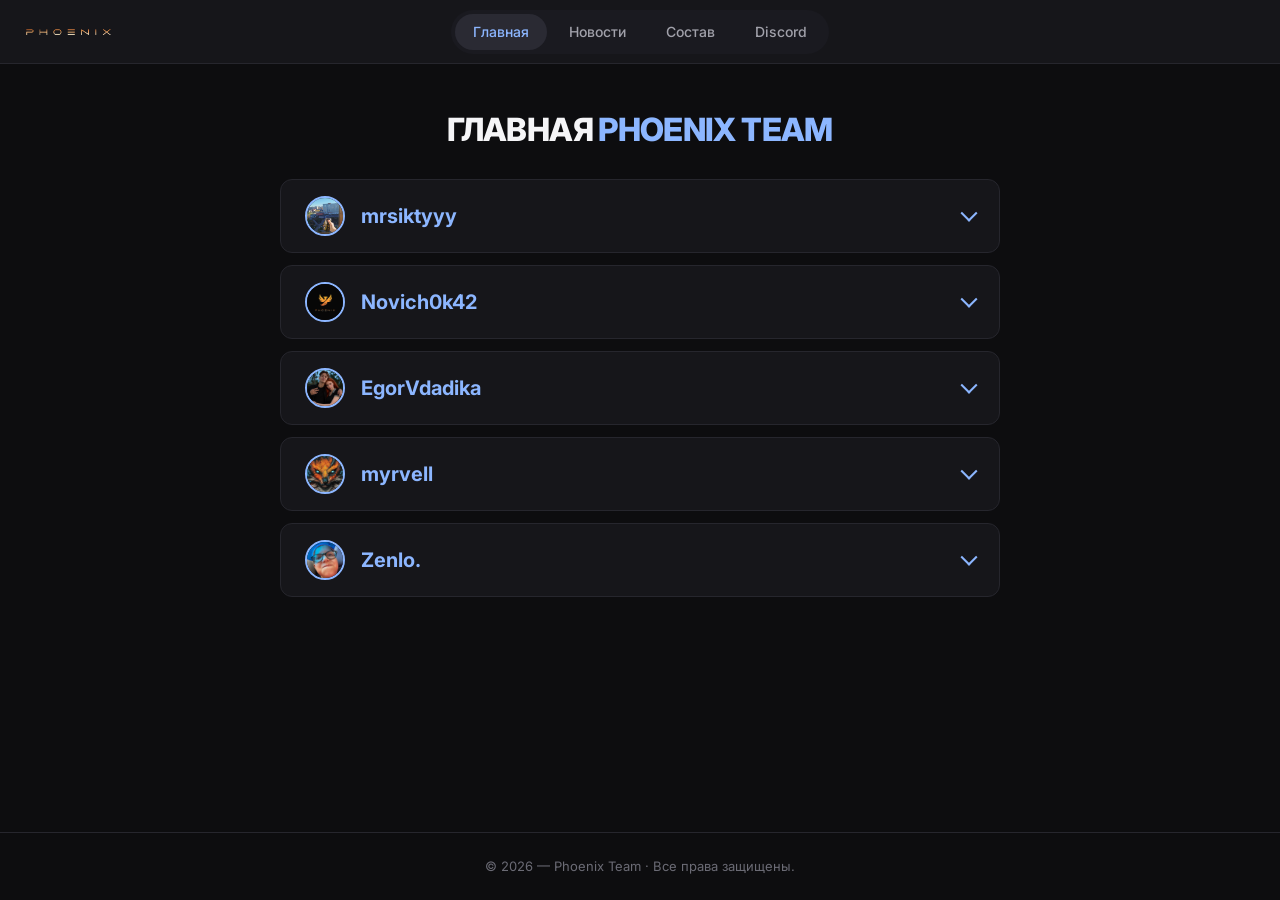
==== commit 569695ea: "Update index.html" ====
--- a/index.html
+++ b/index.html
@@ -2,8 +2,8 @@
 <html lang="ru">
 <head>
   <meta charset="utf-8">
-  <meta name="viewport" content="width=device-width,initial-scale=1">
-  <title>Главная | Phoenix Team</title>
+  <meta name="viewport" content="width=device-width, initial-scale=1">
+  <title>Phoenix Team</title>
   <link rel="icon" href="/favicon.png">
   <link rel="preconnect" href="https://fonts.googleapis.com">
   <link rel="preconnect" href="https://fonts.gstatic.com" crossorigin>
@@ -13,303 +13,353 @@
 </head>
 <body>
 
-<!-- Снег -->
-<div class="snow" aria-hidden="true"></div>
-
-<!-- Шапка -->
-<nav class="site-nav" id="siteNav">
-  <a class="brand" href="/">
-    <img src="logo.png" alt="Phoenix Team">
-  </a>
-
-  <button class="nav-toggle" id="navToggle" aria-label="Меню" aria-expanded="false">☰</button>
-
-  <ul class="nav-list" id="navList">
-    <span class="nav-pill" aria-hidden="true"></span>
-    <li><a href="/" data-nav="home">⌂ <span>Главная</span></a></li>
-    <li><a href="/news" data-nav="news">▤ <span>Новости</span></a></li>
-    <li><a href="/phoenix" data-nav="phoenix">◆ <span>Phoenix</span></a></li>
-    <li><a href="/unskillteam" data-nav="discord">✚ <span>Discord</span></a></li>
-  </ul>
-</nav>
-
-<main class="page drop-in" id="page">
-
-  <!-- ===== ГЛАВНАЯ ===== -->
-  <section class="view" data-view="home">
-    <h1 class="hero-title">Главная <span>Phoenix Team</span></h1>
-
-    <div class="people">
-
-      <!-- mrsiktyyy -->
-      <article class="person">
-        <button class="person-head" aria-expanded="false">
-          <img class="person-avatar" src="/phx/Avatar1.png" alt="">
-          <span class="person-name">mrsiktyyy — Иван Акбашев</span>
-          <span class="chevron" aria-hidden="true"></span>
-        </button>
-        <div class="person-body">
-          <div class="role">Основатель Phoenix Team · Стример · Разработчик</div>
-          <p>Я создал этот сайт и команду Phoenix. Здесь ты найдёшь всё о нашей деятельности, новости и состав.</p>
-          <div class="links">
-            <a href="https://t.me/mrsiktyyy">Telegram</a>
-            <a href="https://www.instagram.com/mrsiktyyy/">Instagram</a>
-            <a href="https://twitch.tv/mrsiktyyy">Twitch</a>
-            <a href="https://www.youtube.com/@MrS1kyyy">YouTube</a>
-            <a href="https://steamcommunity.com/id/mrsikty/">Steam</a>
-          </div>
+  <nav class="site-nav">
+    <div class="site-nav-inner">
+      <a class="brand" href="#home" data-route="home"><img src="/logo.png" alt="Phoenix Team" width="140" height="28"></a>
+      <button class="nav-toggle" type="button" aria-label="Меню" aria-expanded="false">☰</button>
+      <ul class="nav-list">
+        <li><a class="is-active" href="#home"    data-route="home">Главная</a></li>
+        <li><a href="#news"    data-route="news">Новости</a></li>
+        <li><a href="#roster"  data-route="roster">Состав</a></li>
+        <li><a href="#discord" data-route="discord">Discord</a></li>
+      </ul>
+    </div>
+  </nav>
+
+  <main class="page drop-in">
+
+    <!-- ===== ГЛАВНАЯ ===== -->
+    <section class="view" data-view="home">
+      <h1 class="hero-title">Главная <span>Phoenix Team</span></h1>
+      <section class="people">
+
+        <article class="person">
+          <button class="person-head" type="button" aria-expanded="false">
+            <img class="person-avatar" src="/phx/Avatar1.png" alt="" width="40" height="40">
+            <span class="person-name">mrsiktyyy</span>
+            <span class="chevron" aria-hidden="true"></span>
+          </button>
+          <div class="person-body">
+            <div class="role">Основатель Phoenix Team · Стример · Разработчик</div>
+            <p>Иван Акбашев. Я создал этот сайт и команду Phoenix. Здесь ты найдёшь всё о нашей деятельности, новости и состав.</p>
+            <div class="links">
+              <a href="https://t.me/mrsiktyyy">Telegram</a>
+              <a href="https://www.instagram.com/mrsiktyyy/">Instagram</a>
+              <a href="https://twitch.tv/mrsiktyyy">Twitch</a>
+              <a href="https://www.youtube.com/@MrS1kyyy">YouTube</a>
+              <a href="https://steamcommunity.com/id/mrsikty/">Steam</a>
+            </div>
+          </div>
+        </article>
+
+        <article class="person">
+          <button class="person-head" type="button" aria-expanded="false">
+            <img class="person-avatar" src="/phx/Avatar2.png" alt="" width="40" height="40" loading="lazy">
+            <span class="person-name">Novich0k42</span>
+            <span class="chevron" aria-hidden="true"></span>
+          </button>
+          <div class="person-body">
+            <div class="role">Игрок Phoenix Team · Рифлер · Командир</div>
+            <p>Вадим. Играю в CS с 2018 года. В CS2 наиграл около 800 часов и дошёл почти до 17 000 рейтинга в Премьере.</p>
+            <div class="links">
+              <a href="https://t.me/Novichok42">Telegram</a>
+              <a href="https://steamcommunity.com/profiles/76561199182259553">Steam</a>
+            </div>
+          </div>
+        </article>
+
+        <article class="person">
+          <button class="person-head" type="button" aria-expanded="false">
+            <img class="person-avatar" src="/phx/Avatar4.png" alt="" width="40" height="40" loading="lazy">
+            <span class="person-name">EgorVdadika</span>
+            <span class="chevron" aria-hidden="true"></span>
+          </button>
+          <div class="person-body">
+            <div class="role">Тренер · Снайпер · Душа команды</div>
+            <p>Егор. Тренируюсь, хочу стать хорошим капитаном и вести команду к победам.</p>
+            <div class="links">
+              <a href="https://steamcommunity.com/id/EgorVdadika/">Steam</a>
+            </div>
+          </div>
+        </article>
+
+        <article class="person">
+          <button class="person-head" type="button" aria-expanded="false">
+            <img class="person-avatar" src="/phx/Avatar3.png" alt="" width="40" height="40" loading="lazy">
+            <span class="person-name">myrvell</span>
+            <span class="chevron" aria-hidden="true"></span>
+          </button>
+          <div class="person-body">
+            <div class="role">Стрелятель · убиватель · позитивный</div>
+            <p>Евгений. Стреляю исключительно в союзников... Ну короче играю по настроению.</p>
+            <div class="links">
+              <a href="https://steamcommunity.com/profiles/76561198345950475/">Steam</a>
+            </div>
+          </div>
+        </article>
+
+        <article class="person">
+          <button class="person-head" type="button" aria-expanded="false">
+            <img class="person-avatar" src="/phx/Avatar_Zenlo.png" alt="" width="40" height="40" loading="lazy">
+            <span class="person-name">Zenlo.</span>
+            <span class="chevron" aria-hidden="true"></span>
+          </button>
+          <div class="person-body">
+            <div class="role">Симпл · убиватель · пьяница</div>
+            <p>Кирилл. Люблю Сашу Симпла и AWP. А ещё люблю улучшать свои скины.</p>
+            <div class="links">
+              <a href="https://steamcommunity.com/id/zenlo-official/">Steam</a>
+            </div>
+          </div>
+        </article>
+
+      </section>
+    </section>
+
+    <!-- ===== НОВОСТИ ===== -->
+    <section class="view" data-view="news" hidden>
+      <div class="page-head">
+        <div>
+          <h1 class="page-title">Новости <span>Phoenix Team</span></h1>
+          <p class="page-sub">Последние события команды</p>
         </div>
-      </article>
-
-      <!-- Novich0k42 -->
-      <article class="person">
-        <button class="person-head" aria-expanded="false">
-          <img class="person-avatar" src="/phx/Avatar2.png" alt="">
-          <span class="person-name">Novich0k42 — Вадим</span>
-          <span class="chevron" aria-hidden="true"></span>
-        </button>
-        <div class="person-body">
-          <div class="role">Игрок Phoenix Team · Рифлер · Командир</div>
-          <p>Играю в CS с 2018 года. В CS2 наиграл около 800 часов и дошёл почти до 17 000 рейтинга в Премьере.</p>
-          <div class="links">
-            <a href="https://t.me/Novichok42">Telegram</a>
-            <a href="https://steamcommunity.com/profiles/76561199182259553">Steam</a>
-          </div>
+      </div>
+
+      <section class="news-grid">
+        <article class="news-card" data-full="Следи за последними событиями, составом и новостями Phoenix Team.&#10;Полный текст новости пишется здесь. Абзацы разделяются переносом строки.">
+          <div class="news-cover"><img src="/posts/post7.png" alt="" loading="lazy"></div>
+          <div class="news-body">
+            <span class="news-tag">Phoenix Team</span>
+            <h2>Новости команды</h2>
+            <p>Следи за последними событиями, составом и новостями Phoenix Team.</p>
+          </div>
+        </article>
+
+        <article class="news-card" data-full="Здесь появляются обновления о наших играх, тренировках и результатах.&#10;Полный текст матча пишется здесь.">
+          <div class="news-cover"><img src="/posts/post6_1.png" alt="" loading="lazy"></div>
+          <div class="news-body">
+            <span class="news-tag">CS2</span>
+            <h2>Матчи и результаты</h2>
+            <p>Здесь появляются обновления о наших играх, тренировках и результатах.</p>
+          </div>
+        </article>
+
+        <article class="news-card" data-full="Мемы, события и другие материалы команды в одном месте.&#10;Полный текст публикации пишется здесь.">
+          <div class="news-cover"><img src="/posts/post5.png" alt="" loading="lazy"></div>
+          <div class="news-body">
+            <span class="news-tag">Community</span>
+            <h2>Новые публикации</h2>
+            <p>Мемы, события и другие материалы команды в одном месте.</p>
+          </div>
+        </article>
+
+        <article class="news-card" data-full="Сайт постепенно получает новые страницы, анимации и улучшения интерфейса.&#10;Полный текст обновления пишется здесь.">
+          <div class="news-cover"><img src="/posts/post3_1.png" alt="" loading="lazy"></div>
+          <div class="news-body">
+            <span class="news-tag">Phoenix</span>
+            <h2>Обновления сайта</h2>
+            <p>Сайт постепенно получает новые страницы, анимации и улучшения интерфейса.</p>
+          </div>
+        </article>
+      </section>
+    </section>
+
+    <!-- ===== СОСТАВ ===== -->
+    <section class="view" data-view="roster" hidden>
+      <div class="page-head">
+        <div>
+          <h1 class="page-title">Phoenix <span>Team</span></h1>
+          <p class="page-sub" id="roster-sub">Основной состав</p>
         </div>
-      </article>
-
-      <!-- EgorVdadika -->
-      <article class="person">
-        <button class="person-head" aria-expanded="false">
-          <img class="person-avatar" src="/phx/Avatar4.png" alt="">
-          <span class="person-name">EgorVdadika — Егор</span>
-          <span class="chevron" aria-hidden="true"></span>
-        </button>
-        <div class="person-body">
-          <div class="role">Тренер · Снайпер · Душа команды</div>
-          <p>Тренируюсь, хочу стать хорошим капитаном и вести команду к победам.</p>
-          <div class="links">
-            <a href="https://steamcommunity.com/id/EgorVdadika/">Steam</a>
-          </div>
-        </div>
-      </article>
-
-      <!-- myrvell -->
-      <article class="person">
-        <button class="person-head" aria-expanded="false">
-          <img class="person-avatar" src="/phx/Avatar3.png" alt="">
-          <span class="person-name">myrvell — Евгений</span>
-          <span class="chevron" aria-hidden="true"></span>
-        </button>
-        <div class="person-body">
-          <div class="role">Стрелятель · убиватель · позитивный</div>
-          <p>Стреляю исключительно в союзников... Ну короче играю по настроению.</p>
-          <div class="links">
-            <a href="https://steamcommunity.com/profiles/76561198345950475/">Steam</a>
-          </div>
-        </div>
-      </article>
-
-      <!-- Zenlo. -->
-      <article class="person">
-        <button class="person-head" aria-expanded="false">
-          <img class="person-avatar" src="/phx/Avatar_Zenlo.png" alt="">
-          <span class="person-name">Zenlo. — Кирилл</span>
-          <span class="chevron" aria-hidden="true"></span>
-        </button>
-        <div class="person-body">
-          <div class="role">Симпл · убиватель · пьяница</div>
-          <p>Люблю Сашу Симпла и AWP. А ещё люблю улучшать свои скины.</p>
-          <div class="links">
-            <a href="https://steamcommunity.com/id/zenlo-official/">Steam</a>
-          </div>
-        </div>
-      </article>
-
+      </div>
+
+      <nav class="tabs" aria-label="Выбор состава">
+        <span class="tabs-pill" aria-hidden="true"></span>
+        <button class="tab is-active" type="button" data-roster="main">Основной</button>
+        <button class="tab" type="button" data-roster="reserve">Запасные</button>
+      </nav>
+
+      <section class="roster" data-panel="main">
+        <article class="player-card" style="--bg-img: url('/phx/Banner1.png');">
+          <div class="player-bg">
+            <div class="player-id">
+              <img class="player-avatar" src="/phx/Avatar1.png" alt="mrsiktyyy" width="88" height="88" loading="lazy">
+              <div class="player-nick">mrsiktyyy</div>
+              <div class="player-role">Основатель / IGL</div>
+            </div>
+          </div>
+          <div class="player-stats">
+            <div class="stats-grid">
+              <div class="stat"><small>K/D</small><b class="is-accent">1.15</b></div>
+              <div class="stat"><small>HS</small><b>65%</b></div>
+              <div class="stat"><small>Винрейт</small><b>—</b></div>
+              <div class="stat"><small>ADR</small><b>—</b></div>
+              <div class="stat"><small>Рейтинг Премьер</small><b>—</b></div>
+            </div>
+          </div>
+        </article>
+
+        <article class="player-card" style="--bg-img: url('/phx/Banner2.png');">
+          <div class="player-bg">
+            <div class="player-id">
+              <img class="player-avatar" src="/phx/Avatar2.png" alt="Novich0k42" width="88" height="88" loading="lazy">
+              <div class="player-nick">Novich0k42</div>
+              <div class="player-role">Рифлер</div>
+            </div>
+          </div>
+          <div class="player-stats">
+            <div class="stats-grid">
+              <div class="stat"><small>K/D</small><b class="is-accent">1.08</b></div>
+              <div class="stat"><small>HS</small><b>61%</b></div>
+              <div class="stat"><small>Винрейт</small><b>—</b></div>
+              <div class="stat"><small>ADR</small><b>—</b></div>
+              <div class="stat"><small>Рейтинг Премьер</small><b>—</b></div>
+            </div>
+          </div>
+        </article>
+
+        <article class="player-card" style="--bg-img: url('/phx/Banner3.png');">
+          <div class="player-bg">
+            <div class="player-id">
+              <img class="player-avatar" src="/phx/Avatar3.png" alt="myrvell" width="88" height="88" loading="lazy">
+              <div class="player-nick">myrvell</div>
+              <div class="player-role">Рифлер</div>
+            </div>
+          </div>
+          <div class="player-stats">
+            <div class="stats-grid">
+              <div class="stat"><small>K/D</small><b class="is-accent">1.04</b></div>
+              <div class="stat"><small>HS</small><b>59%</b></div>
+              <div class="stat"><small>Винрейт</small><b>—</b></div>
+              <div class="stat"><small>ADR</small><b>—</b></div>
+              <div class="stat"><small>Рейтинг Премьер</small><b>—</b></div>
+            </div>
+          </div>
+        </article>
+
+        <article class="player-card" style="--bg-img: url('/phx/Banner4.png');">
+          <div class="player-bg">
+            <div class="player-id">
+              <img class="player-avatar" src="/phx/Avatar4.png" alt="EgorVdadika" width="88" height="88" loading="lazy">
+              <div class="player-nick">EgorVdadika</div>
+              <div class="player-role">AWP / тренер</div>
+            </div>
+          </div>
+          <div class="player-stats">
+            <div class="stats-grid">
+              <div class="stat"><small>K/D</small><b class="is-accent">0.98</b></div>
+              <div class="stat"><small>HS</small><b>55%</b></div>
+              <div class="stat"><small>Винрейт</small><b>—</b></div>
+              <div class="stat"><small>ADR</small><b>—</b></div>
+              <div class="stat"><small>Рейтинг Премьер</small><b>—</b></div>
+            </div>
+          </div>
+        </article>
+
+        <article class="player-card" style="--bg-img: url('/phx/Banner5.png');">
+          <div class="player-bg">
+            <div class="player-id">
+              <img class="player-avatar" src="/phx/Avatar_Zenlo.png" alt="Zenlo." width="88" height="88" loading="lazy">
+              <div class="player-nick">Zenlo.</div>
+              <div class="player-role">AWP</div>
+            </div>
+          </div>
+          <div class="player-stats">
+            <div class="stats-grid">
+              <div class="stat"><small>K/D</small><b class="is-accent">1.10</b></div>
+              <div class="stat"><small>HS</small><b>63%</b></div>
+              <div class="stat"><small>Винрейт</small><b>—</b></div>
+              <div class="stat"><small>ADR</small><b>—</b></div>
+              <div class="stat"><small>Рейтинг Премьер</small><b>—</b></div>
+            </div>
+          </div>
+        </article>
+      </section>
+
+      <section class="roster" data-panel="reserve" hidden>
+        <article class="player-card" style="--bg-img: url('/phx/Banner6.png');">
+          <div class="player-bg">
+            <div class="player-id">
+              <img class="player-avatar" src="/phx/Avatar6.png" alt="Резервный состав" width="88" height="88" loading="lazy">
+              <div class="player-nick">Резервный состав</div>
+              <div class="player-role">Запасной</div>
+            </div>
+          </div>
+          <div class="player-stats">
+            <div class="stats-grid">
+              <div class="stat"><small>K/D</small><b class="is-accent">—</b></div>
+              <div class="stat"><small>HS</small><b>—</b></div>
+              <div class="stat"><small>Винрейт</small><b>—</b></div>
+              <div class="stat"><small>ADR</small><b>—</b></div>
+              <div class="stat"><small>Рейтинг Премьер</small><b>—</b></div>
+            </div>
+          </div>
+        </article>
+
+        <article class="player-card" style="--bg-img: url('/phx/Banner7.png');">
+          <div class="player-bg">
+            <div class="player-id">
+              <img class="player-avatar" src="/phx/Avatar7.png" alt="Запасной слот" width="88" height="88" loading="lazy">
+              <div class="player-nick">Запасной слот</div>
+              <div class="player-role">Запасной</div>
+            </div>
+          </div>
+          <div class="player-stats">
+            <div class="stats-grid">
+              <div class="stat"><small>K/D</small><b class="is-accent">—</b></div>
+              <div class="stat"><small>HS</small><b>—</b></div>
+              <div class="stat"><small>Винрейт</small><b>—</b></div>
+              <div class="stat"><small>ADR</small><b>—</b></div>
+              <div class="stat"><small>Рейтинг Премьер</small><b>—</b></div>
+            </div>
+          </div>
+        </article>
+
+        <article class="player-card" style="--bg-img: url('/phx/Banner8.png');">
+          <div class="player-bg">
+            <div class="player-id">
+              <img class="player-avatar" src="/phx/Avatar8.png" alt="Community" width="88" height="88" loading="lazy">
+              <div class="player-nick">Community</div>
+              <div class="player-role">Запасной</div>
+            </div>
+          </div>
+          <div class="player-stats">
+            <div class="stats-grid">
+              <div class="stat"><small>K/D</small><b class="is-accent">—</b></div>
+              <div class="stat"><small>HS</small><b>—</b></div>
+              <div class="stat"><small>Винрейт</small><b>—</b></div>
+              <div class="stat"><small>ADR</small><b>—</b></div>
+              <div class="stat"><small>Рейтинг Премьер</small><b>—</b></div>
+            </div>
+          </div>
+        </article>
+      </section>
+    </section>
+
+    <!-- ===== DISCORD ===== -->
+    <section class="view" data-view="discord" hidden>
+      <div class="discord-card">
+        <h2>Discord <span>Phoenix Team</span></h2>
+        <p>Наш сервер Discord — общение, поиск игр и новости команды.</p>
+        <a class="cta" href="https://discord.gg/unskillteam" target="_blank" rel="noopener">Открыть Discord</a>
+      </div>
+    </section>
+
+  </main>
+
+  <footer class="site-footer">© 2026 — Phoenix Team · Все права защищены.</footer>
+
+  <div class="news-overlay" id="newsOverlay"></div>
+  <div class="news-modal" id="newsModal" role="dialog" aria-modal="true" aria-hidden="true">
+    <button class="news-close" type="button" aria-label="Закрыть">✕</button>
+    <div class="news-modal-cover"><img id="newsModalImg" src="" alt=""></div>
+    <div class="news-modal-body">
+      <span class="news-tag" id="newsModalTag"></span>
+      <h2 id="newsModalTitle"></h2>
+      <div id="newsModalText"></div>
     </div>
-  </section>
-
-  <!-- ===== НОВОСТИ ===== -->
-  <section class="view" data-view="news" hidden>
-    <div class="news-empty">Новостей нет</div>
-  </section>
-
-  <!-- ===== PHOENIX (состав) ===== -->
-  <section class="view" data-view="phoenix" hidden>
-    <h1 class="hero-title"><span>Phoenix</span> Team</h1>
-
-    <div class="tabs" id="rosterTabs">
-      <span class="tabs-pill" aria-hidden="true"></span>
-      <button class="tab is-active" data-panel="main">Основной</button>
-      <button class="tab" data-panel="reserve">Запасные</button>
-    </div>
-
-    <p class="page-sub roster-sub" id="roster-sub">Основной состав</p>
-
-    <!-- Основной состав -->
-    <div class="roster" data-panel="main">
-      <article class="player-card" style="--bg-img: url('/phx/Avatar1.png')">
-        <div class="player-bg">
-          <div class="player-id">
-            <img class="player-avatar" src="/phx/Avatar1.png" alt="mrsiktyyy">
-            <div class="player-nick">mrsiktyyy</div>
-            <div class="player-role">Основатель / IGL</div>
-          </div>
-        </div>
-        <div class="player-stats">
-          <div class="stats-grid">
-            <div class="stat"><small>K/D</small><b class="is-accent">1.15</b></div>
-            <div class="stat"><small>HS</small><b>65%</b></div>
-            <div class="stat is-wide"><small>Рейтинг Премьер</small><b>—</b></div>
-          </div>
-        </div>
-      </article>
-
-      <article class="player-card" style="--bg-img: url('/phx/Avatar2.png')">
-        <div class="player-bg">
-          <div class="player-id">
-            <img class="player-avatar" src="/phx/Avatar2.png" alt="Novich0k42">
-            <div class="player-nick">Novich0k42</div>
-            <div class="player-role">Рифлер</div>
-          </div>
-        </div>
-        <div class="player-stats">
-          <div class="stats-grid">
-            <div class="stat"><small>K/D</small><b class="is-accent">1.08</b></div>
-            <div class="stat"><small>HS</small><b>61%</b></div>
-            <div class="stat is-wide"><small>Рейтинг Премьер</small><b>—</b></div>
-          </div>
-        </div>
-      </article>
-
-      <article class="player-card" style="--bg-img: url('/phx/Avatar3.png')">
-        <div class="player-bg">
-          <div class="player-id">
-            <img class="player-avatar" src="/phx/Avatar3.png" alt="myrvell">
-            <div class="player-nick">myrvell</div>
-            <div class="player-role">Рифлер</div>
-          </div>
-        </div>
-        <div class="player-stats">
-          <div class="stats-grid">
-            <div class="stat"><small>K/D</small><b class="is-accent">1.04</b></div>
-            <div class="stat"><small>HS</small><b>59%</b></div>
-            <div class="stat is-wide"><small>Рейтинг Премьер</small><b>—</b></div>
-          </div>
-        </div>
-      </article>
-
-      <article class="player-card" style="--bg-img: url('/phx/Avatar4.png')">
-        <div class="player-bg">
-          <div class="player-id">
-            <img class="player-avatar" src="/phx/Avatar4.png" alt="EgorVdadika">
-            <div class="player-nick">EgorVdadika</div>
-            <div class="player-role">AWP / тренер</div>
-          </div>
-        </div>
-        <div class="player-stats">
-          <div class="stats-grid">
-            <div class="stat"><small>K/D</small><b class="is-accent">0.98</b></div>
-            <div class="stat"><small>HS</small><b>55%</b></div>
-            <div class="stat is-wide"><small>Рейтинг Премьер</small><b>—</b></div>
-          </div>
-        </div>
-      </article>
-
-      <article class="player-card" style="--bg-img: url('/phx/Avatar_Zenlo.png')">
-        <div class="player-bg">
-          <div class="player-id">
-            <img class="player-avatar" src="/phx/Avatar_Zenlo.png" alt="Zenlo.">
-            <div class="player-nick">Zenlo.</div>
-            <div class="player-role">AWP</div>
-          </div>
-        </div>
-        <div class="player-stats">
-          <div class="stats-grid">
-            <div class="stat"><small>K/D</small><b class="is-accent">1.10</b></div>
-            <div class="stat"><small>HS</small><b>63%</b></div>
-            <div class="stat is-wide"><small>Рейтинг Премьер</small><b>—</b></div>
-          </div>
-        </div>
-      </article>
-    </div>
-
-    <!-- Запасные -->
-    <div class="roster" data-panel="reserve" hidden>
-      <article class="player-card" style="--bg-img: url('/phx/Avatar6.png')">
-        <div class="player-bg">
-          <div class="player-id">
-            <img class="player-avatar" src="/phx/Avatar6.png" alt="">
-            <div class="player-nick">Резервный состав</div>
-            <div class="player-role">Запас</div>
-          </div>
-        </div>
-        <div class="player-stats">
-          <div class="stats-grid">
-            <div class="stat"><small>K/D</small><b class="is-accent">—</b></div>
-            <div class="stat"><small>HS</small><b>—</b></div>
-            <div class="stat is-wide"><small>Рейтинг Премьер</small><b>—</b></div>
-          </div>
-        </div>
-      </article>
-
-      <article class="player-card" style="--bg-img: url('/phx/Avatar7.png')">
-        <div class="player-bg">
-          <div class="player-id">
-            <img class="player-avatar" src="/phx/Avatar7.png" alt="">
-            <div class="player-nick">Запасной слот</div>
-            <div class="player-role">Запас</div>
-          </div>
-        </div>
-        <div class="player-stats">
-          <div class="stats-grid">
-            <div class="stat"><small>K/D</small><b class="is-accent">—</b></div>
-            <div class="stat"><small>HS</small><b>—</b></div>
-            <div class="stat is-wide"><small>Рейтинг Премьер</small><b>—</b></div>
-          </div>
-        </div>
-      </article>
-
-      <article class="player-card" style="--bg-img: url('/phx/Avatar8.png')">
-        <div class="player-bg">
-          <div class="player-id">
-            <img class="player-avatar" src="/phx/Avatar8.png" alt="">
-            <div class="player-nick">Community</div>
-            <div class="player-role">Запас</div>
-          </div>
-        </div>
-        <div class="player-stats">
-          <div class="stats-grid">
-            <div class="stat"><small>K/D</small><b class="is-accent">—</b></div>
-            <div class="stat"><small>HS</small><b>—</b></div>
-            <div class="stat is-wide"><small>Рейтинг Премьер</small><b>—</b></div>
-          </div>
-        </div>
-      </article>
-
-      <article class="player-card is-empty">
-        <div class="player-empty-text">Отсутствует</div>
-      </article>
-
-      <article class="player-card is-empty">
-        <div class="player-empty-text">Отсутствует</div>
-      </article>
-    </div>
-  </section>
-
-  <!-- ===== DISCORD ===== -->
-  <section class="view" data-view="discord" hidden>
-    <div class="discord-card">
-      <h2>Присоединяйся к <span>Discord</span></h2>
-      <p>Общение, поиск игроков и новости команды — всё в одном месте.</p>
-      <a class="cta" href="/unskillteam">Перейти в Discord</a>
-    </div>
-  </section>
-
-</main>
-
-<footer class="site-footer">© 2026 — Phoenix Team · Все права защищены.</footer>
-
-<script src="/Js/app.js"></script>
+  </div>
+
+  <script src="/Js/app.js"></script>
 </body>
 </html>
--- a/Css/style.css
+++ b/Css/style.css
@@ -171,6 +171,9 @@
 .nav-list a:hover { color: var(--text); }
 .nav-list a.is-active { color: var(--accent); }
 
+/* Иконки в пунктах меню скрываем для компактности капсулы */
+.nav-list a > span:first-child:not(:last-child) { display: none; }
+
 .nav-toggle {
   display: none;
   position: absolute;
@@ -205,6 +208,9 @@
 .drop-in > *:nth-child(2) { animation-delay: 60ms; }
 .drop-in > *:nth-child(3) { animation-delay: 120ms; }
 .drop-in > *:nth-child(4) { animation-delay: 180ms; }
+
+/* Карточки состава не падают — только прозрачность */
+.drop-in > .roster { animation: none; }
 
 @keyframes dropDown {
   from { transform: translate3d(0, -24px, 0); opacity: 0; }
@@ -254,7 +260,7 @@
   text-align: center;
 }
 
-/* ---------- Переключатель Основной / Запасные ---------- */
+/* ---------- Переключатель Основной / Запасные (по центру страницы) ---------- */
 
 .tabs {
   position: relative;
@@ -420,17 +426,133 @@
 
 .links a:hover { color: var(--accent); }
 
-/* ---------- Новости: пустое состояние ---------- */
-
-.news-empty {
-  display: flex;
-  align-items: center;
-  justify-content: center;
-  min-height: 40vh;
+/* ---------- Новости ---------- */
+
+.news-grid {
+  display: grid;
+  grid-template-columns: repeat(auto-fill, minmax(300px, 1fr));
+  gap: 16px;
+}
+
+.news-card {
+  display: flex;
+  flex-direction: column;
+  overflow: hidden;
+  border-radius: var(--radius);
+  background: var(--panel);
+  border: 1px solid var(--line);
+  cursor: pointer;
+  transition: border-color 500ms var(--ease-soft);
+}
+
+.news-card:hover { border-color: var(--accent); }
+
+.news-cover {
+  aspect-ratio: 16 / 9;
+  background: var(--panel-2);
+  overflow: hidden;
+}
+
+.news-cover img {
+  width: 100%;
+  height: 100%;
+  object-fit: cover;
+}
+
+.news-body {
+  display: flex;
+  flex-direction: column;
+  gap: 8px;
+  padding: 20px;
+}
+
+.news-tag {
+  font-size: 12px;
+  font-weight: 600;
+  text-transform: uppercase;
+  letter-spacing: .06em;
+  color: var(--accent-2);
+}
+
+.news-body h2 { font-size: 18px; font-weight: 700; line-height: 1.3; }
+.news-body p { font-size: 14px; color: var(--text-2); }
+
+.news-overlay {
+  position: fixed;
+  inset: 0;
+  z-index: 100;
+  background: rgba(8, 8, 10, .75);
+  backdrop-filter: blur(8px);
+  opacity: 0;
+  pointer-events: none;
+  transition: opacity 500ms var(--ease-soft);
+}
+
+.news-overlay.is-open { opacity: 1; pointer-events: auto; }
+
+.news-modal {
+  position: fixed;
+  top: 50%;
+  left: 50%;
+  z-index: 101;
+  width: min(880px, calc(100vw - 32px));
+  max-height: calc(100vh - 64px);
+  overflow-y: auto;
+  border-radius: var(--radius);
+  background: var(--panel);
+  border: 1px solid var(--accent);
+  transform: translate(-50%, -50%) scale(.96);
+  opacity: 0;
+  pointer-events: none;
+  transition: transform 600ms var(--ease-out), opacity 500ms var(--ease-soft);
+}
+
+.news-modal.is-open {
+  transform: translate(-50%, -50%) scale(1);
+  opacity: 1;
+  pointer-events: auto;
+}
+
+.news-modal-cover {
+  aspect-ratio: 16 / 9;
+  background: var(--panel-2);
+}
+
+.news-modal-cover img { width: 100%; height: 100%; object-fit: cover; }
+
+.news-modal-body { padding: 32px; }
+.news-modal-body .news-tag { margin-bottom: 8px; display: block; }
+
+.news-modal-body h2 {
+  font-size: 28px;
+  font-weight: 800;
+  letter-spacing: -.02em;
+  line-height: 1.2;
+  margin-bottom: 16px;
+}
+
+.news-modal-body p {
+  font-size: 16px;
+  color: var(--text-2);
+  margin-bottom: 14px;
+  max-width: 70ch;
+}
+
+.news-close {
+  position: absolute;
+  top: 12px;
+  right: 12px;
+  width: 40px;
+  height: 40px;
+  border-radius: 999px;
+  border: 0;
+  background: var(--capsule);
+  color: var(--text);
   font-size: 18px;
-  color: var(--text-3);
-  text-align: center;
-}
+  cursor: pointer;
+}
+
+.news-close:hover { color: var(--accent); }
 
 /* ---------- Состав: карточки ---------- */
 
@@ -457,24 +579,6 @@
 @keyframes fadeIn {
   from { opacity: 0; }
   to   { opacity: 1; }
-}
-
-/* Подпись состава (Основной / Запасные): уходит и приходит той же анимацией, что и карточки */
-.roster-sub {
-  display: block;
-}
-
-.roster-sub.is-out {
-  animation: dropOutSub 400ms var(--ease-soft) both;
-}
-
-.roster-sub.is-in {
-  animation: dropDown 600ms var(--ease-soft) both;
-}
-
-@keyframes dropOutSub {
-  from { transform: translate3d(0, 0, 0);    opacity: 1; }
-  to   { transform: translate3d(0, 24px, 0); opacity: 0; }
 }
 
 .player-card {
@@ -489,23 +593,6 @@
 }
 
 .player-card:hover { border-color: var(--accent); }
-
-.player-card.is-empty {
-  align-items: center;
-  justify-content: center;
-  min-height: 100%;
-  aspect-ratio: auto;
-}
-
-.player-empty-text {
-  font-size: 15px;
-  font-weight: 600;
-  color: var(--text-3);
-  text-transform: uppercase;
-  letter-spacing: .06em;
-  padding: 40px 16px;
-  text-align: center;
-}
 
 .player-bg {
   position: relative;
@@ -566,12 +653,11 @@
   text-shadow: 0 2px 8px rgba(0, 0, 0, .6);
 }
 
-/* Статистика: один затемнённый фон без разделительных полос */
 .player-stats {
   position: relative;
   overflow: hidden;
+  border-top: 1px solid var(--line);
   isolation: isolate;
-  background: rgba(0, 0, 0, .45);
 }
 
 .player-stats::before {
@@ -590,22 +676,22 @@
   position: absolute;
   inset: 0;
   z-index: -1;
-  background: rgba(0, 0, 0, .45);
+  background: rgba(0, 0, 0, .33);
 }
 
 .stats-grid {
   display: grid;
   grid-template-columns: repeat(2, minmax(0, 1fr));
-  gap: 0;
-  background: transparent;
+  gap: 1px;
+  background: rgba(38, 38, 45, .6);
 }
 
 .stat {
   display: flex;
   flex-direction: column;
   gap: 4px;
-  padding: 12px 16px;
-  background: transparent;
+  padding: 12px;
+  background: rgba(22, 22, 26, .35);
 }
 
 .stat small {
@@ -623,11 +709,6 @@
 }
 
 .stat b.is-accent { color: var(--accent); }
-
-/* Последняя статистика (премьер-рейтинг) — на всю ширину */
-.stat.is-wide {
-  grid-column: 1 / -1;
-}
 
 /* ---------- Discord ---------- */
 
@@ -712,6 +793,8 @@
   .page-head { flex-direction: column; align-items: flex-start; gap: 16px; }
   .page-title, .hero-title { font-size: 24px; }
   .roster { grid-template-columns: repeat(2, minmax(0, 1fr)); }
+  .news-grid { grid-template-columns: 1fr; }
+  .news-modal-body { padding: 20px; }
 }
 
 @media (max-width: 420px) {
@@ -724,18 +807,3 @@
     transition: none !important;
   }
 }
-
-/* ---------- Скрыть полосу прокрутки (сохранив прокрутку) ---------- */
-
-html,
-body {
-  scrollbar-width: none;
-  -ms-overflow-style: none;
-}
-
-html::-webkit-scrollbar,
-body::-webkit-scrollbar {
-  display: none;
-  width: 0;
-  height: 0;
-}
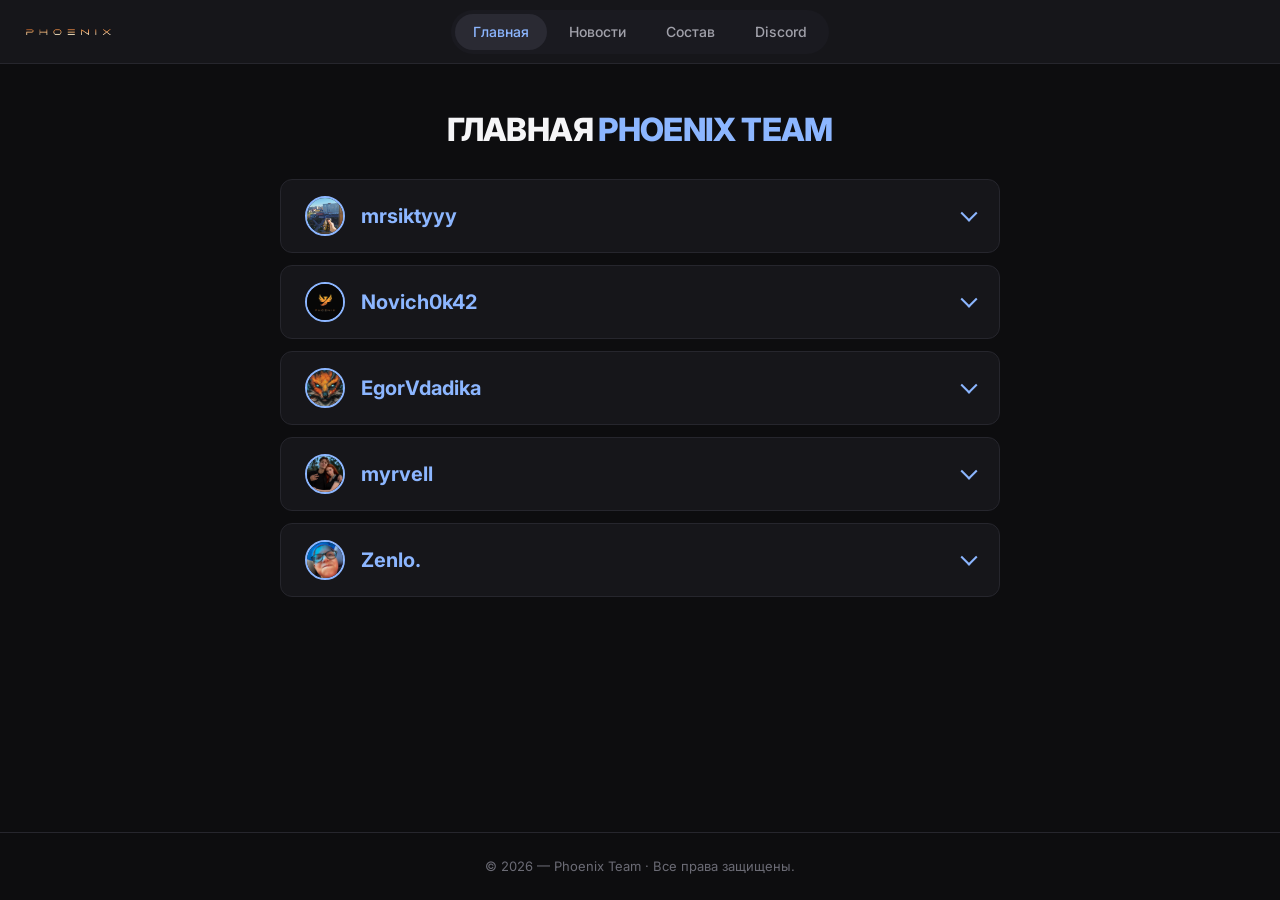
==== commit 528bc527: "Update index.html" ====
--- a/index.html
+++ b/index.html
@@ -59,7 +59,7 @@
             <span class="chevron" aria-hidden="true"></span>
           </button>
           <div class="person-body">
-            <div class="role">Игрок Phoenix Team · Рифлер · Командир</div>
+            <div class="role">Игрок Phoenix Team · Зайву · Командир</div>
             <p>Вадим. Играю в CS с 2018 года. В CS2 наиграл около 800 часов и дошёл почти до 17 000 рейтинга в Премьере.</p>
             <div class="links">
               <a href="https://t.me/Novichok42">Telegram</a>
@@ -126,39 +126,12 @@
       </div>
 
       <section class="news-grid">
-        <article class="news-card" data-full="Следи за последними событиями, составом и новостями Phoenix Team.&#10;Полный текст новости пишется здесь. Абзацы разделяются переносом строки.">
-          <div class="news-cover"><img src="/posts/post7.png" alt="" loading="lazy"></div>
+        <article class="news-card" data-full="Обновил дизайн сайта, радуйтесь. все, больше ничего">
+          <div class="news-cover"><img src="/posts/1.png" alt="" loading="lazy"></div>
           <div class="news-body">
             <span class="news-tag">Phoenix Team</span>
-            <h2>Новости команды</h2>
-            <p>Следи за последними событиями, составом и новостями Phoenix Team.</p>
-          </div>
-        </article>
-
-        <article class="news-card" data-full="Здесь появляются обновления о наших играх, тренировках и результатах.&#10;Полный текст матча пишется здесь.">
-          <div class="news-cover"><img src="/posts/post6_1.png" alt="" loading="lazy"></div>
-          <div class="news-body">
-            <span class="news-tag">CS2</span>
-            <h2>Матчи и результаты</h2>
-            <p>Здесь появляются обновления о наших играх, тренировках и результатах.</p>
-          </div>
-        </article>
-
-        <article class="news-card" data-full="Мемы, события и другие материалы команды в одном месте.&#10;Полный текст публикации пишется здесь.">
-          <div class="news-cover"><img src="/posts/post5.png" alt="" loading="lazy"></div>
-          <div class="news-body">
-            <span class="news-tag">Community</span>
-            <h2>Новые публикации</h2>
-            <p>Мемы, события и другие материалы команды в одном месте.</p>
-          </div>
-        </article>
-
-        <article class="news-card" data-full="Сайт постепенно получает новые страницы, анимации и улучшения интерфейса.&#10;Полный текст обновления пишется здесь.">
-          <div class="news-cover"><img src="/posts/post3_1.png" alt="" loading="lazy"></div>
-          <div class="news-body">
-            <span class="news-tag">Phoenix</span>
-            <h2>Обновления сайта</h2>
-            <p>Сайт постепенно получает новые страницы, анимации и улучшения интерфейса.</p>
+            <h2>Обновление сайта</h2>
+            <p>Обновил дизайн сайта, радуйтесь. все, больше ничего</p>
           </div>
         </article>
       </section>
@@ -185,16 +158,16 @@
             <div class="player-id">
               <img class="player-avatar" src="/phx/Avatar1.png" alt="mrsiktyyy" width="88" height="88" loading="lazy">
               <div class="player-nick">mrsiktyyy</div>
-              <div class="player-role">Основатель / IGL</div>
-            </div>
-          </div>
-          <div class="player-stats">
-            <div class="stats-grid">
-              <div class="stat"><small>K/D</small><b class="is-accent">1.15</b></div>
-              <div class="stat"><small>HS</small><b>65%</b></div>
-              <div class="stat"><small>Винрейт</small><b>—</b></div>
-              <div class="stat"><small>ADR</small><b>—</b></div>
-              <div class="stat"><small>Рейтинг Премьер</small><b>—</b></div>
+              <div class="player-role">Опенфрагер</div>
+            </div>
+          </div>
+          <div class="player-stats">
+            <div class="stats-grid">
+              <div class="stat"><small>K/D</small><b class="is-accent">1.12</b></div>
+              <div class="stat"><small>HS</small><b>43%</b></div>
+              <div class="stat"><small>Винрейт</small><b>45</b></div>
+              <div class="stat"><small>ADR</small><b>76</b></div>
+              <div class="stat"><small>Рейтинг Премьер</small><b>7,299</b></div>
             </div>
           </div>
         </article>
@@ -204,16 +177,16 @@
             <div class="player-id">
               <img class="player-avatar" src="/phx/Avatar2.png" alt="Novich0k42" width="88" height="88" loading="lazy">
               <div class="player-nick">Novich0k42</div>
-              <div class="player-role">Рифлер</div>
-            </div>
-          </div>
-          <div class="player-stats">
-            <div class="stats-grid">
-              <div class="stat"><small>K/D</small><b class="is-accent">1.08</b></div>
-              <div class="stat"><small>HS</small><b>61%</b></div>
-              <div class="stat"><small>Винрейт</small><b>—</b></div>
-              <div class="stat"><small>ADR</small><b>—</b></div>
-              <div class="stat"><small>Рейтинг Премьер</small><b>—</b></div>
+              <div class="player-role">Рофлер</div>
+            </div>
+          </div>
+          <div class="player-stats">
+            <div class="stats-grid">
+              <div class="stat"><small>K/D</small><b class="is-accent">1.24</b></div>
+              <div class="stat"><small>HS</small><b>55%</b></div>
+              <div class="stat"><small>Винрейт</small><b>49%</b></div>
+              <div class="stat"><small>ADR</small><b>91</b></div>
+              <div class="stat"><small>Рейтинг Премьер</small><b>16,992</b></div>
             </div>
           </div>
         </article>
@@ -228,11 +201,11 @@
           </div>
           <div class="player-stats">
             <div class="stats-grid">
-              <div class="stat"><small>K/D</small><b class="is-accent">1.04</b></div>
-              <div class="stat"><small>HS</small><b>59%</b></div>
-              <div class="stat"><small>Винрейт</small><b>—</b></div>
-              <div class="stat"><small>ADR</small><b>—</b></div>
-              <div class="stat"><small>Рейтинг Премьер</small><b>—</b></div>
+              <div class="stat"><small>K/D</small><b class="is-accent">0,89</b></div>
+              <div class="stat"><small>HS</small><b>43%</b></div>
+              <div class="stat"><small>Винрейт</small><b>47%</b></div>
+              <div class="stat"><small>ADR</small><b>75</b></div>
+              <div class="stat"><small>Рейтинг Премьер</small><b>18,576</b></div>
             </div>
           </div>
         </article>
@@ -242,16 +215,16 @@
             <div class="player-id">
               <img class="player-avatar" src="/phx/Avatar4.png" alt="EgorVdadika" width="88" height="88" loading="lazy">
               <div class="player-nick">EgorVdadika</div>
-              <div class="player-role">AWP / тренер</div>
-            </div>
-          </div>
-          <div class="player-stats">
-            <div class="stats-grid">
-              <div class="stat"><small>K/D</small><b class="is-accent">0.98</b></div>
-              <div class="stat"><small>HS</small><b>55%</b></div>
-              <div class="stat"><small>Винрейт</small><b>—</b></div>
-              <div class="stat"><small>ADR</small><b>—</b></div>
-              <div class="stat"><small>Рейтинг Премьер</small><b>—</b></div>
+              <div class="player-role">Старый бог</div>
+            </div>
+          </div>
+          <div class="player-stats">
+            <div class="stats-grid">
+              <div class="stat"><small>K/D</small><b class="is-accent">0.63</b></div>
+              <div class="stat"><small>HS</small><b>31%</b></div>
+              <div class="stat"><small>Винрейт</small><b>35%</b></div>
+              <div class="stat"><small>ADR</small><b>55</b></div>
+              <div class="stat"><small>Рейтинг Премьер</small><b>5,631</b></div>
             </div>
           </div>
         </article>
@@ -266,11 +239,11 @@
           </div>
           <div class="player-stats">
             <div class="stats-grid">
-              <div class="stat"><small>K/D</small><b class="is-accent">1.10</b></div>
-              <div class="stat"><small>HS</small><b>63%</b></div>
-              <div class="stat"><small>Винрейт</small><b>—</b></div>
-              <div class="stat"><small>ADR</small><b>—</b></div>
-              <div class="stat"><small>Рейтинг Премьер</small><b>—</b></div>
+              <div class="stat"><small>K/D</small><b class="is-accent">0.96</b></div>
+              <div class="stat"><small>HS</small><b>42%</b></div>
+              <div class="stat"><small>Винрейт</small><b>45%</b></div>
+              <div class="stat"><small>ADR</small><b>72</b></div>
+              <div class="stat"><small>Рейтинг Премьер</small><b>3,373</b></div>
             </div>
           </div>
         </article>
--- a/Css/style.css
+++ b/Css/style.css
@@ -27,7 +27,18 @@
 *::before,
 *::after { box-sizing: border-box; margin: 0; padding: 0; }
 
-html { -webkit-text-size-adjust: 100%; }
+/* [правка 1] скрытие полосы прокрутки */
+html {
+  -webkit-text-size-adjust: 100%;
+  scrollbar-width: none;
+  -ms-overflow-style: none;
+}
+
+html::-webkit-scrollbar {
+  display: none;
+  width: 0;
+  height: 0;
+}
 
 body {
   min-height: 100vh;
@@ -556,10 +567,21 @@
 
 /* ---------- Состав: карточки ---------- */
 
+/* [правка 2] центровка при 4 и меньше карточках */
 .roster {
   display: grid;
   grid-template-columns: repeat(5, minmax(0, 1fr));
   gap: 12px;
+}
+
+.roster:not(:has(> .player-card:nth-child(5))) {
+  display: flex;
+  flex-wrap: wrap;
+  justify-content: center;
+}
+
+.roster:not(:has(> .player-card:nth-child(5))) > .player-card {
+  width: min(100%, 260px);
 }
 
 .roster.is-hiding {
@@ -801,6 +823,21 @@
   .roster { grid-template-columns: 1fr; }
 }
 
+/* [правка 3] подпись под «PHOENIX TEAM» — плавное появление и исчезание */
+#roster-sub {
+  transition: opacity 400ms var(--ease-soft), transform 400ms var(--ease-soft);
+}
+
+#roster-sub.is-hiding {
+  opacity: 0;
+  transform: translate3d(0, 8px, 0);
+}
+
+#roster-sub.is-showing {
+  opacity: 1;
+  transform: translate3d(0, 0, 0);
+}
+
 @media (prefers-reduced-motion: reduce) {
   *, *::before, *::after {
     animation: none !important;
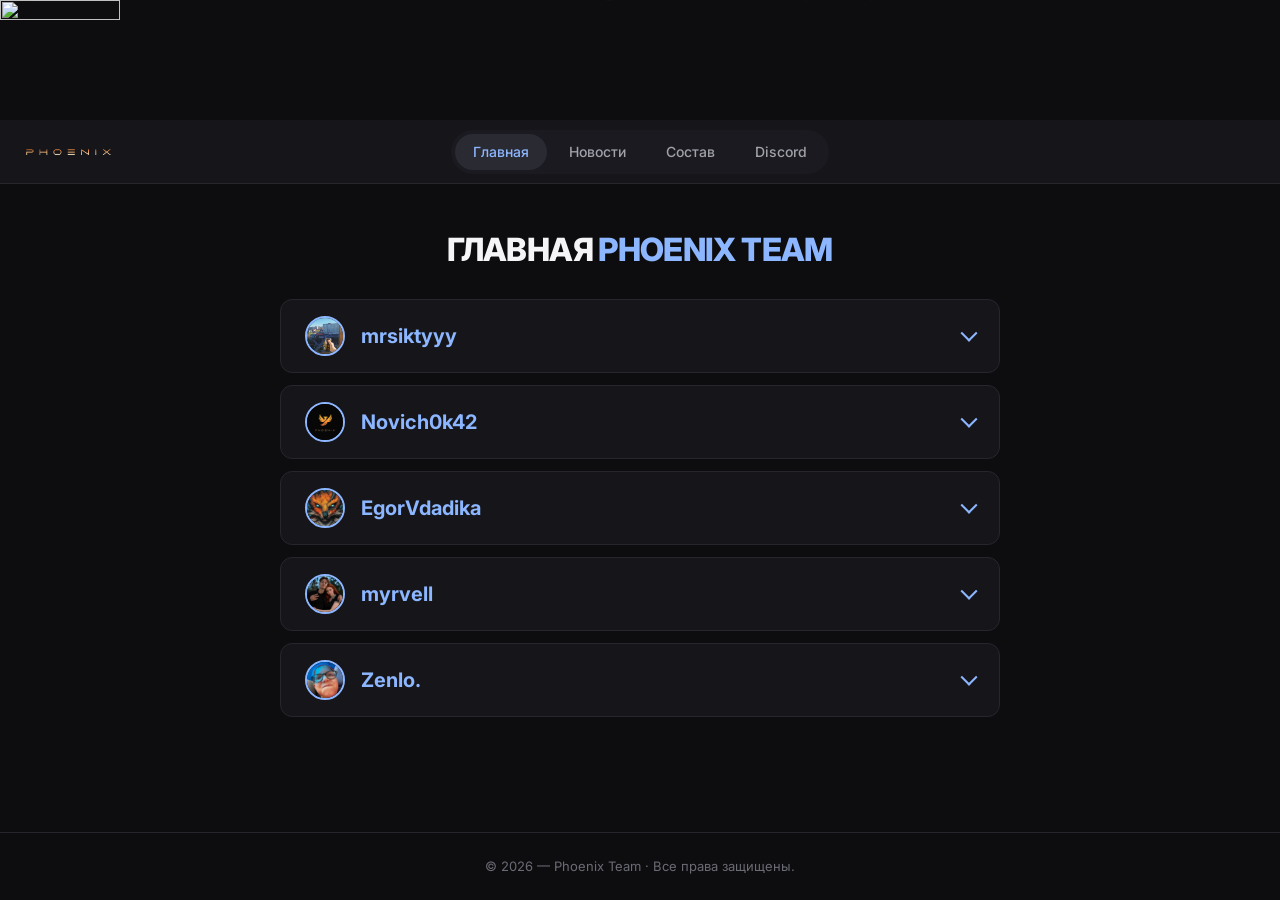
==== commit 5cb5a796: "Update index.html" ====
--- a/index.html
+++ b/index.html
@@ -10,8 +10,25 @@
   <link href="https://fonts.googleapis.com/css2?family=Inter:wght@400;500;600;700;800&display=swap" rel="stylesheet">
   <link rel="stylesheet" href="https://cdnjs.cloudflare.com/ajax/libs/font-awesome/6.0.0-beta3/css/all.min.css">
   <link rel="stylesheet" href="/Css/style.css">
+  <link rel="preload" as="image" href="/loader.png">
+  <script>
+    /* Интро показываем только при первом открытии вкладки.
+       Класс ставим до отрисовки, чтобы не было мерцания. */
+    (function () {
+      try {
+        if (!sessionStorage.getItem('phxIntroShown')) {
+          document.documentElement.classList.add('intro-active');
+        }
+      } catch (e) {}
+    })();
+  </script>
 </head>
 <body>
+
+  <!-- ===== ИНТРО ===== -->
+  <div class="intro" id="intro" aria-hidden="true">
+    <img class="intro-spinner" src="/loader.png" alt="" width="120" height="120">
+  </div>
 
   <nav class="site-nav">
     <div class="site-nav-inner">
@@ -333,6 +350,48 @@
     </div>
   </div>
 
+  <script>
+    /* Управление интро: 2.4 c загрузки, затем плавное исчезновение
+       спиннера, через 200 мс — уход тёмного экрана. */
+    (function () {
+      var intro = document.getElementById('intro');
+      var root = document.documentElement;
+      if (!intro || !root.classList.contains('intro-active')) {
+        if (intro) intro.remove();
+        root.classList.remove('intro-active');
+        return;
+      }
+
+      var spinner = intro.querySelector('.intro-spinner');
+      var LOAD_MS = 2400;
+      var GAP_MS = 200;
+      var FADE_SPINNER_MS = 400;
+      var FADE_INTRO_MS = 600;
+
+      /* 1. Плавное появление спиннера (CSS: .intro-spinner) */
+      requestAnimationFrame(function () {
+        intro.classList.add('is-visible');
+      });
+
+      /* 2. Загрузка 2.4 с, затем исчезновение спиннера */
+      setTimeout(function () {
+        spinner.classList.add('is-hiding');
+      }, LOAD_MS);
+
+      /* 3. Через 200 мс после исчезновения спиннера — уход интро */
+      setTimeout(function () {
+        intro.classList.add('is-leaving');
+      }, LOAD_MS + FADE_SPINNER_MS + GAP_MS);
+
+      /* 4. Полное удаление интро из DOM */
+      setTimeout(function () {
+        intro.remove();
+        root.classList.remove('intro-active');
+        try { sessionStorage.setItem('phxIntroShown', '1'); } catch (e) {}
+      }, LOAD_MS + FADE_SPINNER_MS + GAP_MS + FADE_INTRO_MS);
+    })();
+  </script>
+
   <script src="/Js/app.js"></script>
 </body>
 </html>
--- a/Css/style.css
+++ b/Css/style.css
@@ -732,16 +732,38 @@
 
 .stat b.is-accent { color: var(--accent); }
 
-/* ---------- Discord ---------- */
+/* ---------- Discord (с фоном discord.png, соотношение 686×386) ---------- */
 
 .discord-card {
-  max-width: 560px;
+  position: relative;
+  max-width: 686px;
   margin: 0 auto;
   padding: 48px 32px;
   text-align: center;
   border-radius: var(--radius);
   background: var(--panel);
   border: 1px solid var(--line);
+  overflow: hidden;
+  isolation: isolate;
+}
+
+.discord-card::before {
+  content: "";
+  position: absolute;
+  inset: 0;
+  z-index: -2;
+  background: url("/discord.png") center / cover no-repeat;
+  opacity: .35;
+}
+
+.discord-card::after {
+  content: "";
+  position: absolute;
+  inset: 0;
+  z-index: -1;
+  background: linear-gradient(to bottom,
+              rgba(13, 13, 15, .55) 0%,
+              rgba(13, 13, 15, .85) 100%);
 }
 
 .discord-card h2 {
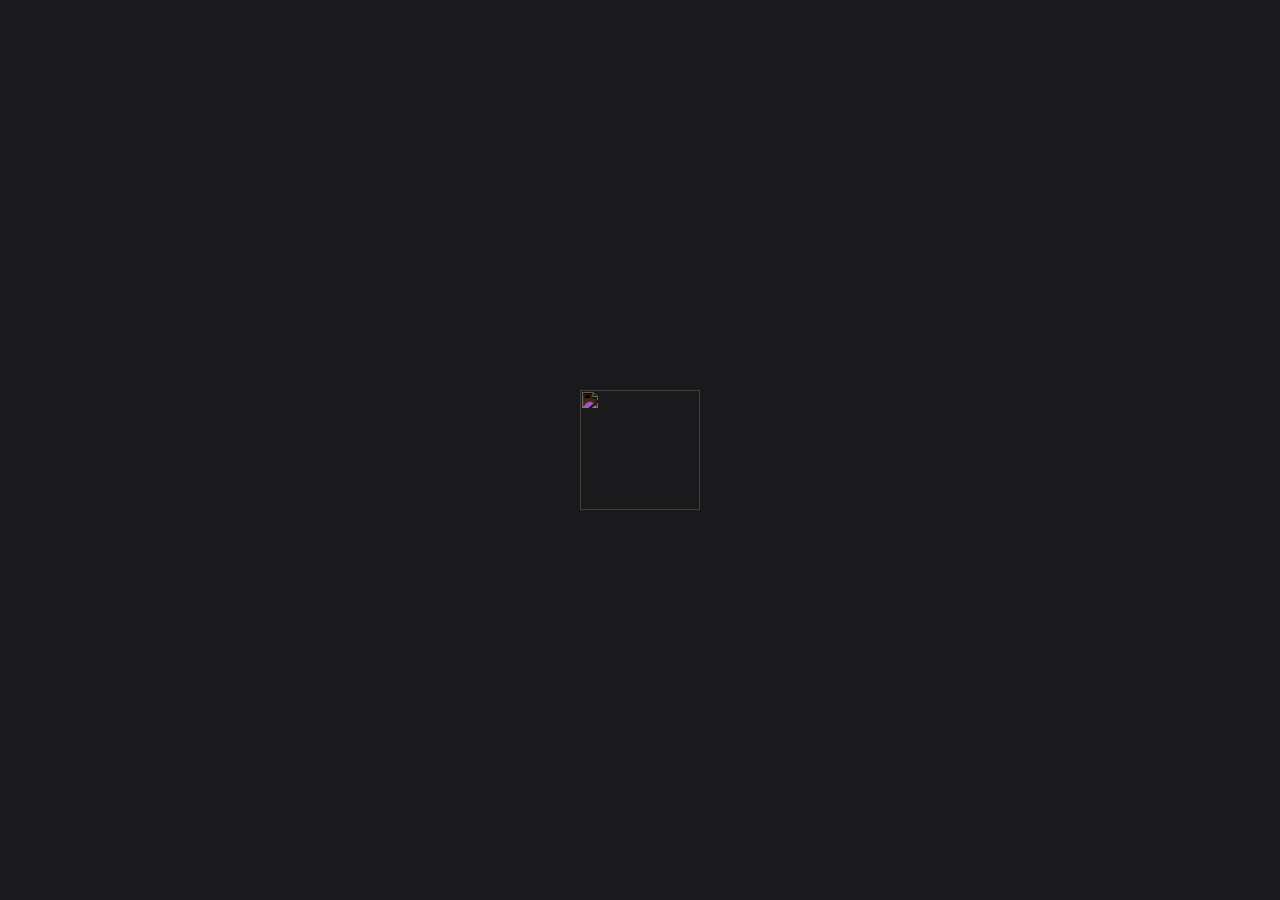
==== commit e2d0055a: "Update index.html" ====
--- a/index.html
+++ b/index.html
@@ -11,21 +11,10 @@
   <link rel="stylesheet" href="https://cdnjs.cloudflare.com/ajax/libs/font-awesome/6.0.0-beta3/css/all.min.css">
   <link rel="stylesheet" href="/Css/style.css">
   <link rel="preload" as="image" href="/loader.png">
-  <script>
-    /* Интро показываем только при первом открытии вкладки.
-       Класс ставим до отрисовки, чтобы не было мерцания. */
-    (function () {
-      try {
-        if (!sessionStorage.getItem('phxIntroShown')) {
-          document.documentElement.classList.add('intro-active');
-        }
-      } catch (e) {}
-    })();
-  </script>
 </head>
 <body>
 
-  <!-- ===== ИНТРО ===== -->
+  <!-- ===== ИНТРО (поверх всего, блокирует клики) ===== -->
   <div class="intro" id="intro" aria-hidden="true">
     <img class="intro-spinner" src="/loader.png" alt="" width="120" height="120">
   </div>
@@ -351,43 +340,42 @@
   </div>
 
   <script>
-    /* Управление интро: 2.4 c загрузки, затем плавное исчезновение
-       спиннера, через 200 мс — уход тёмного экрана. */
+    /* Интро при каждой загрузке/обновлении страницы.
+       Переключение вкладок (hash-навигация) интро не запускает. */
     (function () {
+      var root = document.documentElement;
       var intro = document.getElementById('intro');
-      var root = document.documentElement;
-      if (!intro || !root.classList.contains('intro-active')) {
-        if (intro) intro.remove();
-        root.classList.remove('intro-active');
-        return;
-      }
-
       var spinner = intro.querySelector('.intro-spinner');
+
       var LOAD_MS = 2400;
       var GAP_MS = 200;
       var FADE_SPINNER_MS = 400;
       var FADE_INTRO_MS = 600;
 
-      /* 1. Плавное появление спиннера (CSS: .intro-spinner) */
+      /* Блокируем клики и прокрутку, пока идёт интро */
+      root.classList.add('intro-active');
+
+      /* Появление спиннера */
       requestAnimationFrame(function () {
-        intro.classList.add('is-visible');
+        requestAnimationFrame(function () {
+          intro.classList.add('is-visible');
+        });
       });
 
-      /* 2. Загрузка 2.4 с, затем исчезновение спиннера */
+      /* Загрузка 2.4 с → исчезновение спиннера */
       setTimeout(function () {
         spinner.classList.add('is-hiding');
       }, LOAD_MS);
 
-      /* 3. Через 200 мс после исчезновения спиннера — уход интро */
+      /* Через 200 мс после исчезновения спиннера → уход тёмного экрана */
       setTimeout(function () {
         intro.classList.add('is-leaving');
       }, LOAD_MS + FADE_SPINNER_MS + GAP_MS);
 
-      /* 4. Полное удаление интро из DOM */
+      /* Снятие блокировки и удаление интро */
       setTimeout(function () {
         intro.remove();
         root.classList.remove('intro-active');
-        try { sessionStorage.setItem('phxIntroShown', '1'); } catch (e) {}
       }, LOAD_MS + FADE_SPINNER_MS + GAP_MS + FADE_INTRO_MS);
     })();
   </script>
--- a/Css/style.css
+++ b/Css/style.css
@@ -27,7 +27,7 @@
 *::before,
 *::after { box-sizing: border-box; margin: 0; padding: 0; }
 
-/* [правка 1] скрытие полосы прокрутки */
+/* скрытие полосы прокрутки */
 html {
   -webkit-text-size-adjust: 100%;
   scrollbar-width: none;
@@ -38,6 +38,12 @@
   display: none;
   width: 0;
   height: 0;
+}
+
+/* Во время интро блокируем прокрутку */
+html.intro-active,
+html.intro-active body {
+  overflow: hidden;
 }
 
 body {
@@ -62,6 +68,60 @@
   outline: 2px solid var(--accent);
   outline-offset: 2px;
   border-radius: 999px;
+}
+
+/* ---------- Интро (тёмный экран + спиннер) ---------- */
+
+.intro {
+  position: fixed;
+  inset: 0;
+  z-index: 1000;
+  display: flex;
+  align-items: center;
+  justify-content: center;
+  background: #1a1a1d;
+  opacity: 1;
+  transition: opacity 600ms var(--ease-soft);
+  will-change: opacity;
+}
+
+/* Уход тёмного экрана после исчезновения спиннера */
+.intro.is-leaving {
+  opacity: 0;
+  pointer-events: none;
+}
+
+/* Скрываем интро мгновенно, если оно не нужно (не первый визит) */
+.intro:not(.is-visible) .intro-spinner {
+  opacity: 0;
+}
+
+.intro-spinner {
+  width: 120px;
+  height: 120px;
+  opacity: 0;
+  transform: scale(.92);
+  transition: opacity 500ms var(--ease-soft), transform 500ms var(--ease-soft);
+  animation: introSpin 1.2s linear infinite;
+  will-change: transform, opacity;
+  filter: invert(1);
+}
+
+/* Плавное появление спиннера */
+.intro.is-visible .intro-spinner {
+  opacity: 1;
+  transform: scale(1);
+}
+
+/* Плавное исчезновение спиннера */
+.intro-spinner.is-hiding {
+  opacity: 0;
+  transform: scale(.92);
+}
+
+@keyframes introSpin {
+  from { transform: rotate(0deg) scale(1); }
+  to   { transform: rotate(360deg) scale(1); }
 }
 
 /* ---------- Снег (фиксированный слой) ---------- */
@@ -567,7 +627,7 @@
 
 /* ---------- Состав: карточки ---------- */
 
-/* [правка 2] центровка при 4 и меньше карточках */
+/* центровка при 4 и меньше карточках */
 .roster {
   display: grid;
   grid-template-columns: repeat(5, minmax(0, 1fr));
@@ -845,7 +905,7 @@
   .roster { grid-template-columns: 1fr; }
 }
 
-/* [правка 3] подпись под «PHOENIX TEAM» — плавное появление и исчезание */
+/* подпись под «PHOENIX TEAM» — плавное появление и исчезание */
 #roster-sub {
   transition: opacity 400ms var(--ease-soft), transform 400ms var(--ease-soft);
 }
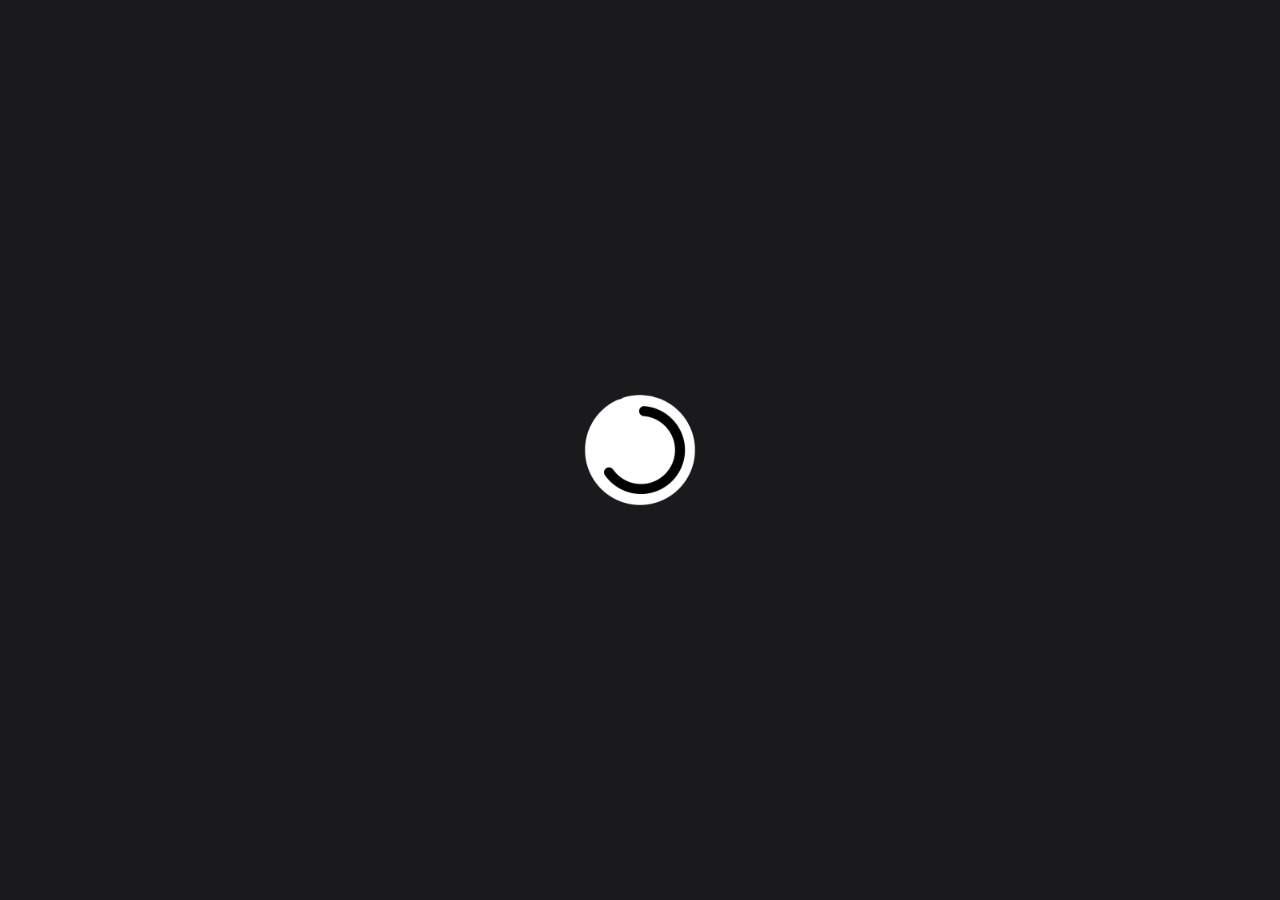
==== commit 7967e815: "Add files via upload" ====
--- a/index.html
+++ b/index.html
@@ -1,385 +1,399 @@
 <!doctype html>
 <html lang="ru">
 <head>
-  <meta charset="utf-8">
-  <meta name="viewport" content="width=device-width, initial-scale=1">
-  <title>Phoenix Team</title>
-  <link rel="icon" href="/favicon.png">
-  <link rel="preconnect" href="https://fonts.googleapis.com">
-  <link rel="preconnect" href="https://fonts.gstatic.com" crossorigin>
-  <link href="https://fonts.googleapis.com/css2?family=Inter:wght@400;500;600;700;800&display=swap" rel="stylesheet">
-  <link rel="stylesheet" href="https://cdnjs.cloudflare.com/ajax/libs/font-awesome/6.0.0-beta3/css/all.min.css">
-  <link rel="stylesheet" href="/Css/style.css">
-  <link rel="preload" as="image" href="/loader.png">
+<meta charset="utf-8">
+<meta name="viewport" content="width=device-width, initial-scale=1">
+<title>Phoenix Team</title>
+<meta name="description" content="Phoenix Team: новости, состав и Discord команды.">
+<meta name="theme-color" content="#0d0d0f">
+<meta property="og:type" content="website">
+<meta property="og:title" content="Phoenix Team">
+<meta property="og:description" content="Новости, состав и Discord команды Phoenix Team.">
+<meta property="og:image" content="/logo.png">
+<link rel="icon" href="/favicon.png">
+<link rel="preconnect" href="https://fonts.googleapis.com">
+<link rel="preconnect" href="https://fonts.gstatic.com" crossorigin>
+<link href="https://fonts.googleapis.com/css2?family=Inter:wght@400;500;600;700;800&display=swap" rel="stylesheet">
+<link rel="stylesheet" href="/Css/style.css">
+<link rel="preload" as="image" href="/loader.png">
 </head>
 <body>
 
-  <!-- ===== ИНТРО (поверх всего, блокирует клики) ===== -->
-  <div class="intro" id="intro" aria-hidden="true">
-    <img class="intro-spinner" src="/loader.png" alt="" width="120" height="120">
+<!-- ===== ИНТРО (поверх всего, блокирует клики) ===== -->
+<div class="intro" id="intro" aria-hidden="true">
+  <img class="intro-spinner" src="/loader.png" alt="" width="120" height="120">
+</div>
+
+<nav class="site-nav">
+  <div class="site-nav-inner">
+    <a class="brand" href="#home" data-route="home"><img src="/logo.png" alt="Phoenix Team" width="140" height="28"></a>
+    <button class="nav-toggle" type="button" aria-label="Меню" aria-expanded="false">☰</button>
+    <ul class="nav-list">
+      <li><a class="is-active" href="#home" data-route="home">Главная</a></li>
+      <li><a href="#news" data-route="news">Новости</a></li>
+      <li><a href="#roster" data-route="roster">Состав</a></li>
+      <li><a href="#discord" data-route="discord">Discord</a></li>
+    </ul>
   </div>
-
-  <nav class="site-nav">
-    <div class="site-nav-inner">
-      <a class="brand" href="#home" data-route="home"><img src="/logo.png" alt="Phoenix Team" width="140" height="28"></a>
-      <button class="nav-toggle" type="button" aria-label="Меню" aria-expanded="false">☰</button>
-      <ul class="nav-list">
-        <li><a class="is-active" href="#home"    data-route="home">Главная</a></li>
-        <li><a href="#news"    data-route="news">Новости</a></li>
-        <li><a href="#roster"  data-route="roster">Состав</a></li>
-        <li><a href="#discord" data-route="discord">Discord</a></li>
-      </ul>
+</nav>
+
+<main class="page drop-in">
+
+  <!-- ===== ГЛАВНАЯ ===== -->
+  <section class="view" data-view="home">
+    <h1 class="hero-title">Главная <span>Phoenix Team</span></h1>
+
+    <section class="people">
+
+      <article class="person">
+        <button class="person-head" type="button" aria-expanded="false">
+          <img class="person-avatar" src="/phx/Avatar1.png" alt="" width="40" height="40">
+          <span class="person-name">mrsiktyyy</span>
+          <span class="chevron" aria-hidden="true"></span>
+        </button>
+        <div class="person-body">
+          <div class="role">Основатель Phoenix Team · Стример · Разработчик</div>
+          <p>Иван Акбашев. Я создал этот сайт и команду Phoenix. Здесь ты найдёшь всё о нашей деятельности, новости и состав.</p>
+          <div class="links">
+            <a href="https://t.me/mrsiktyyy">Telegram</a>
+            <a href="https://www.instagram.com/mrsiktyyy/">Instagram</a>
+            <a href="https://twitch.tv/mrsiktyyy">Twitch</a>
+            <a href="https://www.youtube.com/@MrS1kyyy">YouTube</a>
+            <a href="https://steamcommunity.com/id/mrsikty/">Steam</a>
+          </div>
+        </div>
+      </article>
+
+      <article class="person">
+        <button class="person-head" type="button" aria-expanded="false">
+          <img class="person-avatar" src="/phx/Avatar2.png" alt="" width="40" height="40" loading="lazy">
+          <span class="person-name">Novich0k42</span>
+          <span class="chevron" aria-hidden="true"></span>
+        </button>
+        <div class="person-body">
+          <div class="role">Игрок Phoenix Team · Зайву · Командир</div>
+          <p>Вадим. Играю в CS с 2018 года. В CS2 наиграл около 800 часов и дошёл почти до 17 000 рейтинга в Премьере.</p>
+          <div class="links">
+            <a href="https://t.me/Novichok42">Telegram</a>
+            <a href="https://steamcommunity.com/profiles/76561199182259553">Steam</a>
+          </div>
+        </div>
+      </article>
+
+      <article class="person">
+        <button class="person-head" type="button" aria-expanded="false">
+          <img class="person-avatar" src="/phx/Avatar4.png" alt="" width="40" height="40" loading="lazy">
+          <span class="person-name">EgorVdadika</span>
+          <span class="chevron" aria-hidden="true"></span>
+        </button>
+        <div class="person-body">
+          <div class="role">Тренер · Снайпер · Душа команды</div>
+          <p>Егор. Тренируюсь, хочу стать хорошим капитаном и вести команду к победам.</p>
+          <div class="links">
+            <a href="https://steamcommunity.com/id/EgorVdadika/">Steam</a>
+          </div>
+        </div>
+      </article>
+
+      <article class="person">
+        <button class="person-head" type="button" aria-expanded="false">
+          <img class="person-avatar" src="/phx/Avatar3.png" alt="" width="40" height="40" loading="lazy">
+          <span class="person-name">myrvell</span>
+          <span class="chevron" aria-hidden="true"></span>
+        </button>
+        <div class="person-body">
+          <div class="role">Стрелятель · убиватель · позитивный</div>
+          <p>Евгений. Стреляю исключительно в союзников... Ну короче играю по настроению.</p>
+          <div class="links">
+            <a href="https://steamcommunity.com/profiles/76561198345950475/">Steam</a>
+          </div>
+        </div>
+      </article>
+
+      <article class="person">
+        <button class="person-head" type="button" aria-expanded="false">
+          <img class="person-avatar" src="/phx/Avatar_Zenlo.png" alt="" width="40" height="40" loading="lazy">
+          <span class="person-name">Zenlo.</span>
+          <span class="chevron" aria-hidden="true"></span>
+        </button>
+        <div class="person-body">
+          <div class="role">Симпл · убиватель · пьяница</div>
+          <p>Кирилл. Люблю Сашу Симпла и AWP. А ещё люблю улучшать свои скины.</p>
+          <div class="links">
+            <a href="https://steamcommunity.com/id/zenlo-official/">Steam</a>
+          </div>
+        </div>
+      </article>
+
+    </section>
+  </section>
+
+  <!-- ===== НОВОСТИ ===== -->
+  <section class="view" data-view="news" hidden>
+    <div class="page-head">
+      <div>
+        <h1 class="page-title">Новости <span>Phoenix Team</span></h1>
+        <p class="page-sub">Последние события команды</p>
+      </div>
     </div>
-  </nav>
-
-  <main class="page drop-in">
-
-    <!-- ===== ГЛАВНАЯ ===== -->
-    <section class="view" data-view="home">
-      <h1 class="hero-title">Главная <span>Phoenix Team</span></h1>
-      <section class="people">
-
-        <article class="person">
-          <button class="person-head" type="button" aria-expanded="false">
-            <img class="person-avatar" src="/phx/Avatar1.png" alt="" width="40" height="40">
-            <span class="person-name">mrsiktyyy</span>
-            <span class="chevron" aria-hidden="true"></span>
-          </button>
-          <div class="person-body">
-            <div class="role">Основатель Phoenix Team · Стример · Разработчик</div>
-            <p>Иван Акбашев. Я создал этот сайт и команду Phoenix. Здесь ты найдёшь всё о нашей деятельности, новости и состав.</p>
-            <div class="links">
-              <a href="https://t.me/mrsiktyyy">Telegram</a>
-              <a href="https://www.instagram.com/mrsiktyyy/">Instagram</a>
-              <a href="https://twitch.tv/mrsiktyyy">Twitch</a>
-              <a href="https://www.youtube.com/@MrS1kyyy">YouTube</a>
-              <a href="https://steamcommunity.com/id/mrsikty/">Steam</a>
-            </div>
-          </div>
-        </article>
-
-        <article class="person">
-          <button class="person-head" type="button" aria-expanded="false">
-            <img class="person-avatar" src="/phx/Avatar2.png" alt="" width="40" height="40" loading="lazy">
-            <span class="person-name">Novich0k42</span>
-            <span class="chevron" aria-hidden="true"></span>
-          </button>
-          <div class="person-body">
-            <div class="role">Игрок Phoenix Team · Зайву · Командир</div>
-            <p>Вадим. Играю в CS с 2018 года. В CS2 наиграл около 800 часов и дошёл почти до 17 000 рейтинга в Премьере.</p>
-            <div class="links">
-              <a href="https://t.me/Novichok42">Telegram</a>
-              <a href="https://steamcommunity.com/profiles/76561199182259553">Steam</a>
-            </div>
-          </div>
-        </article>
-
-        <article class="person">
-          <button class="person-head" type="button" aria-expanded="false">
-            <img class="person-avatar" src="/phx/Avatar4.png" alt="" width="40" height="40" loading="lazy">
-            <span class="person-name">EgorVdadika</span>
-            <span class="chevron" aria-hidden="true"></span>
-          </button>
-          <div class="person-body">
-            <div class="role">Тренер · Снайпер · Душа команды</div>
-            <p>Егор. Тренируюсь, хочу стать хорошим капитаном и вести команду к победам.</p>
-            <div class="links">
-              <a href="https://steamcommunity.com/id/EgorVdadika/">Steam</a>
-            </div>
-          </div>
-        </article>
-
-        <article class="person">
-          <button class="person-head" type="button" aria-expanded="false">
-            <img class="person-avatar" src="/phx/Avatar3.png" alt="" width="40" height="40" loading="lazy">
-            <span class="person-name">myrvell</span>
-            <span class="chevron" aria-hidden="true"></span>
-          </button>
-          <div class="person-body">
-            <div class="role">Стрелятель · убиватель · позитивный</div>
-            <p>Евгений. Стреляю исключительно в союзников... Ну короче играю по настроению.</p>
-            <div class="links">
-              <a href="https://steamcommunity.com/profiles/76561198345950475/">Steam</a>
-            </div>
-          </div>
-        </article>
-
-        <article class="person">
-          <button class="person-head" type="button" aria-expanded="false">
-            <img class="person-avatar" src="/phx/Avatar_Zenlo.png" alt="" width="40" height="40" loading="lazy">
-            <span class="person-name">Zenlo.</span>
-            <span class="chevron" aria-hidden="true"></span>
-          </button>
-          <div class="person-body">
-            <div class="role">Симпл · убиватель · пьяница</div>
-            <p>Кирилл. Люблю Сашу Симпла и AWP. А ещё люблю улучшать свои скины.</p>
-            <div class="links">
-              <a href="https://steamcommunity.com/id/zenlo-official/">Steam</a>
-            </div>
-          </div>
-        </article>
-
-      </section>
+
+    <section class="news-grid">
+      <article class="news-card" data-full="Обновил дизайн сайта, радуйтесь. все, больше ничего">
+        <div class="news-cover"><img src="/posts/1.png" alt="" loading="lazy"></div>
+        <div class="news-body">
+          <span class="news-tag">Phoenix Team</span>
+          <h2>Обновление сайта</h2>
+          <p>Обновил дизайн сайта, радуйтесь. все, больше ничего</p>
+        </div>
+      </article>
     </section>
-
-    <!-- ===== НОВОСТИ ===== -->
-    <section class="view" data-view="news" hidden>
-      <div class="page-head">
-        <div>
-          <h1 class="page-title">Новости <span>Phoenix Team</span></h1>
-          <p class="page-sub">Последние события команды</p>
-        </div>
+  </section>
+
+  <!-- ===== СОСТАВ ===== -->
+  <section class="view" data-view="roster" hidden>
+    <div class="page-head">
+      <div>
+        <h1 class="page-title">Phoenix <span>Team</span></h1>
+        <p class="page-sub" id="roster-sub">Основной состав</p>
       </div>
-
-      <section class="news-grid">
-        <article class="news-card" data-full="Обновил дизайн сайта, радуйтесь. все, больше ничего">
-          <div class="news-cover"><img src="/posts/1.png" alt="" loading="lazy"></div>
-          <div class="news-body">
-            <span class="news-tag">Phoenix Team</span>
-            <h2>Обновление сайта</h2>
-            <p>Обновил дизайн сайта, радуйтесь. все, больше ничего</p>
-          </div>
-        </article>
-      </section>
+    </div>
+
+    <nav class="tabs" aria-label="Выбор состава">
+      <span class="tabs-pill" aria-hidden="true"></span>
+      <button class="tab is-active" type="button" data-roster="main">Основной</button>
+      <button class="tab" type="button" data-roster="reserve">Запасные</button>
+    </nav>
+
+    <section class="roster" data-panel="main">
+
+      <article class="player-card" style="--bg-img: url('/phx/Banner1.png');">
+        <div class="player-bg">
+          <div class="player-id">
+            <img class="player-avatar" src="/phx/Avatar1.png" alt="mrsiktyyy" width="88" height="88" loading="lazy">
+            <div class="player-nick">mrsiktyyy</div>
+            <div class="player-role">Опенфрагер</div>
+          </div>
+        </div>
+        <div class="player-stats">
+          <div class="stats-grid">
+            <div class="stat"><small>K/D</small><b class="is-accent">1.12</b></div>
+            <div class="stat"><small>HS</small><b>43%</b></div>
+            <div class="stat"><small>Винрейт</small><b>45%</b></div>
+            <div class="stat"><small>ADR</small><b>76</b></div>
+            <div class="stat"><small>Рейтинг Премьер</small><b>7,299</b></div>
+          </div>
+        </div>
+      </article>
+
+      <article class="player-card" style="--bg-img: url('/phx/Banner2.png');">
+        <div class="player-bg">
+          <div class="player-id">
+            <img class="player-avatar" src="/phx/Avatar2.png" alt="Novich0k42" width="88" height="88" loading="lazy">
+            <div class="player-nick">Novich0k42</div>
+            <div class="player-role">Рофлер</div>
+          </div>
+        </div>
+        <div class="player-stats">
+          <div class="stats-grid">
+            <div class="stat"><small>K/D</small><b class="is-accent">1.24</b></div>
+            <div class="stat"><small>HS</small><b>55%</b></div>
+            <div class="stat"><small>Винрейт</small><b>49%</b></div>
+            <div class="stat"><small>ADR</small><b>91</b></div>
+            <div class="stat"><small>Рейтинг Премьер</small><b>16,992</b></div>
+          </div>
+        </div>
+      </article>
+
+      <article class="player-card" style="--bg-img: url('/phx/Banner3.png');">
+        <div class="player-bg">
+          <div class="player-id">
+            <img class="player-avatar" src="/phx/Avatar3.png" alt="myrvell" width="88" height="88" loading="lazy">
+            <div class="player-nick">myrvell</div>
+            <div class="player-role">Рифлер</div>
+          </div>
+        </div>
+        <div class="player-stats">
+          <div class="stats-grid">
+            <div class="stat"><small>K/D</small><b class="is-accent">0.89</b></div>
+            <div class="stat"><small>HS</small><b>43%</b></div>
+            <div class="stat"><small>Винрейт</small><b>47%</b></div>
+            <div class="stat"><small>ADR</small><b>75</b></div>
+            <div class="stat"><small>Рейтинг Премьер</small><b>18,576</b></div>
+          </div>
+        </div>
+      </article>
+
+      <article class="player-card" style="--bg-img: url('/phx/Banner4.png');">
+        <div class="player-bg">
+          <div class="player-id">
+            <img class="player-avatar" src="/phx/Avatar4.png" alt="EgorVdadika" width="88" height="88" loading="lazy">
+            <div class="player-nick">EgorVdadika</div>
+            <div class="player-role">Старый бог</div>
+          </div>
+        </div>
+        <div class="player-stats">
+          <div class="stats-grid">
+            <div class="stat"><small>K/D</small><b class="is-accent">0.63</b></div>
+            <div class="stat"><small>HS</small><b>31%</b></div>
+            <div class="stat"><small>Винрейт</small><b>35%</b></div>
+            <div class="stat"><small>ADR</small><b>55</b></div>
+            <div class="stat"><small>Рейтинг Премьер</small><b>5,631</b></div>
+          </div>
+        </div>
+      </article>
+
+      <article class="player-card" style="--bg-img: url('/phx/Banner5.png');">
+        <div class="player-bg">
+          <div class="player-id">
+            <img class="player-avatar" src="/phx/Avatar_Zenlo.png" alt="Zenlo." width="88" height="88" loading="lazy">
+            <div class="player-nick">Zenlo.</div>
+            <div class="player-role">AWP</div>
+          </div>
+        </div>
+        <div class="player-stats">
+          <div class="stats-grid">
+            <div class="stat"><small>K/D</small><b class="is-accent">0.96</b></div>
+            <div class="stat"><small>HS</small><b>42%</b></div>
+            <div class="stat"><small>Винрейт</small><b>45%</b></div>
+            <div class="stat"><small>ADR</small><b>72</b></div>
+            <div class="stat"><small>Рейтинг Премьер</small><b>3,373</b></div>
+          </div>
+        </div>
+      </article>
+
     </section>
 
-    <!-- ===== СОСТАВ ===== -->
-    <section class="view" data-view="roster" hidden>
-      <div class="page-head">
-        <div>
-          <h1 class="page-title">Phoenix <span>Team</span></h1>
-          <p class="page-sub" id="roster-sub">Основной состав</p>
-        </div>
-      </div>
-
-      <nav class="tabs" aria-label="Выбор состава">
-        <span class="tabs-pill" aria-hidden="true"></span>
-        <button class="tab is-active" type="button" data-roster="main">Основной</button>
-        <button class="tab" type="button" data-roster="reserve">Запасные</button>
-      </nav>
-
-      <section class="roster" data-panel="main">
-        <article class="player-card" style="--bg-img: url('/phx/Banner1.png');">
-          <div class="player-bg">
-            <div class="player-id">
-              <img class="player-avatar" src="/phx/Avatar1.png" alt="mrsiktyyy" width="88" height="88" loading="lazy">
-              <div class="player-nick">mrsiktyyy</div>
-              <div class="player-role">Опенфрагер</div>
-            </div>
-          </div>
-          <div class="player-stats">
-            <div class="stats-grid">
-              <div class="stat"><small>K/D</small><b class="is-accent">1.12</b></div>
-              <div class="stat"><small>HS</small><b>43%</b></div>
-              <div class="stat"><small>Винрейт</small><b>45</b></div>
-              <div class="stat"><small>ADR</small><b>76</b></div>
-              <div class="stat"><small>Рейтинг Премьер</small><b>7,299</b></div>
-            </div>
-          </div>
-        </article>
-
-        <article class="player-card" style="--bg-img: url('/phx/Banner2.png');">
-          <div class="player-bg">
-            <div class="player-id">
-              <img class="player-avatar" src="/phx/Avatar2.png" alt="Novich0k42" width="88" height="88" loading="lazy">
-              <div class="player-nick">Novich0k42</div>
-              <div class="player-role">Рофлер</div>
-            </div>
-          </div>
-          <div class="player-stats">
-            <div class="stats-grid">
-              <div class="stat"><small>K/D</small><b class="is-accent">1.24</b></div>
-              <div class="stat"><small>HS</small><b>55%</b></div>
-              <div class="stat"><small>Винрейт</small><b>49%</b></div>
-              <div class="stat"><small>ADR</small><b>91</b></div>
-              <div class="stat"><small>Рейтинг Премьер</small><b>16,992</b></div>
-            </div>
-          </div>
-        </article>
-
-        <article class="player-card" style="--bg-img: url('/phx/Banner3.png');">
-          <div class="player-bg">
-            <div class="player-id">
-              <img class="player-avatar" src="/phx/Avatar3.png" alt="myrvell" width="88" height="88" loading="lazy">
-              <div class="player-nick">myrvell</div>
-              <div class="player-role">Рифлер</div>
-            </div>
-          </div>
-          <div class="player-stats">
-            <div class="stats-grid">
-              <div class="stat"><small>K/D</small><b class="is-accent">0,89</b></div>
-              <div class="stat"><small>HS</small><b>43%</b></div>
-              <div class="stat"><small>Винрейт</small><b>47%</b></div>
-              <div class="stat"><small>ADR</small><b>75</b></div>
-              <div class="stat"><small>Рейтинг Премьер</small><b>18,576</b></div>
-            </div>
-          </div>
-        </article>
-
-        <article class="player-card" style="--bg-img: url('/phx/Banner4.png');">
-          <div class="player-bg">
-            <div class="player-id">
-              <img class="player-avatar" src="/phx/Avatar4.png" alt="EgorVdadika" width="88" height="88" loading="lazy">
-              <div class="player-nick">EgorVdadika</div>
-              <div class="player-role">Старый бог</div>
-            </div>
-          </div>
-          <div class="player-stats">
-            <div class="stats-grid">
-              <div class="stat"><small>K/D</small><b class="is-accent">0.63</b></div>
-              <div class="stat"><small>HS</small><b>31%</b></div>
-              <div class="stat"><small>Винрейт</small><b>35%</b></div>
-              <div class="stat"><small>ADR</small><b>55</b></div>
-              <div class="stat"><small>Рейтинг Премьер</small><b>5,631</b></div>
-            </div>
-          </div>
-        </article>
-
-        <article class="player-card" style="--bg-img: url('/phx/Banner5.png');">
-          <div class="player-bg">
-            <div class="player-id">
-              <img class="player-avatar" src="/phx/Avatar_Zenlo.png" alt="Zenlo." width="88" height="88" loading="lazy">
-              <div class="player-nick">Zenlo.</div>
-              <div class="player-role">AWP</div>
-            </div>
-          </div>
-          <div class="player-stats">
-            <div class="stats-grid">
-              <div class="stat"><small>K/D</small><b class="is-accent">0.96</b></div>
-              <div class="stat"><small>HS</small><b>42%</b></div>
-              <div class="stat"><small>Винрейт</small><b>45%</b></div>
-              <div class="stat"><small>ADR</small><b>72</b></div>
-              <div class="stat"><small>Рейтинг Премьер</small><b>3,373</b></div>
-            </div>
-          </div>
-        </article>
-      </section>
-
-      <section class="roster" data-panel="reserve" hidden>
-        <article class="player-card" style="--bg-img: url('/phx/Banner6.png');">
-          <div class="player-bg">
-            <div class="player-id">
-              <img class="player-avatar" src="/phx/Avatar6.png" alt="Резервный состав" width="88" height="88" loading="lazy">
-              <div class="player-nick">Резервный состав</div>
-              <div class="player-role">Запасной</div>
-            </div>
-          </div>
-          <div class="player-stats">
-            <div class="stats-grid">
-              <div class="stat"><small>K/D</small><b class="is-accent">—</b></div>
-              <div class="stat"><small>HS</small><b>—</b></div>
-              <div class="stat"><small>Винрейт</small><b>—</b></div>
-              <div class="stat"><small>ADR</small><b>—</b></div>
-              <div class="stat"><small>Рейтинг Премьер</small><b>—</b></div>
-            </div>
-          </div>
-        </article>
-
-        <article class="player-card" style="--bg-img: url('/phx/Banner7.png');">
-          <div class="player-bg">
-            <div class="player-id">
-              <img class="player-avatar" src="/phx/Avatar7.png" alt="Запасной слот" width="88" height="88" loading="lazy">
-              <div class="player-nick">Запасной слот</div>
-              <div class="player-role">Запасной</div>
-            </div>
-          </div>
-          <div class="player-stats">
-            <div class="stats-grid">
-              <div class="stat"><small>K/D</small><b class="is-accent">—</b></div>
-              <div class="stat"><small>HS</small><b>—</b></div>
-              <div class="stat"><small>Винрейт</small><b>—</b></div>
-              <div class="stat"><small>ADR</small><b>—</b></div>
-              <div class="stat"><small>Рейтинг Премьер</small><b>—</b></div>
-            </div>
-          </div>
-        </article>
-
-        <article class="player-card" style="--bg-img: url('/phx/Banner8.png');">
-          <div class="player-bg">
-            <div class="player-id">
-              <img class="player-avatar" src="/phx/Avatar8.png" alt="Community" width="88" height="88" loading="lazy">
-              <div class="player-nick">Community</div>
-              <div class="player-role">Запасной</div>
-            </div>
-          </div>
-          <div class="player-stats">
-            <div class="stats-grid">
-              <div class="stat"><small>K/D</small><b class="is-accent">—</b></div>
-              <div class="stat"><small>HS</small><b>—</b></div>
-              <div class="stat"><small>Винрейт</small><b>—</b></div>
-              <div class="stat"><small>ADR</small><b>—</b></div>
-              <div class="stat"><small>Рейтинг Премьер</small><b>—</b></div>
-            </div>
-          </div>
-        </article>
-      </section>
+    <section class="roster" data-panel="reserve" hidden>
+
+      <article class="player-card" style="--bg-img: url('/phx/Banner6.png');">
+        <div class="player-bg">
+          <div class="player-id">
+            <img class="player-avatar" src="/phx/Avatar6.png" alt="Резервный состав" width="88" height="88" loading="lazy">
+            <div class="player-nick">Резервный состав</div>
+            <div class="player-role">Запасной</div>
+          </div>
+        </div>
+        <div class="player-stats">
+          <div class="stats-grid">
+            <div class="stat"><small>K/D</small><b class="is-accent">—</b></div>
+            <div class="stat"><small>HS</small><b>—</b></div>
+            <div class="stat"><small>Винрейт</small><b>—</b></div>
+            <div class="stat"><small>ADR</small><b>—</b></div>
+            <div class="stat"><small>Рейтинг Премьер</small><b>—</b></div>
+          </div>
+        </div>
+      </article>
+
+      <article class="player-card" style="--bg-img: url('/phx/Banner7.png');">
+        <div class="player-bg">
+          <div class="player-id">
+            <img class="player-avatar" src="/phx/Avatar7.png" alt="Запасной слот" width="88" height="88" loading="lazy">
+            <div class="player-nick">Запасной слот</div>
+            <div class="player-role">Запасной</div>
+          </div>
+        </div>
+        <div class="player-stats">
+          <div class="stats-grid">
+            <div class="stat"><small>K/D</small><b class="is-accent">—</b></div>
+            <div class="stat"><small>HS</small><b>—</b></div>
+            <div class="stat"><small>Винрейт</small><b>—</b></div>
+            <div class="stat"><small>ADR</small><b>—</b></div>
+            <div class="stat"><small>Рейтинг Премьер</small><b>—</b></div>
+          </div>
+        </div>
+      </article>
+
+      <article class="player-card" style="--bg-img: url('/phx/Banner8.png');">
+        <div class="player-bg">
+          <div class="player-id">
+            <img class="player-avatar" src="/phx/Avatar8.png" alt="Community" width="88" height="88" loading="lazy">
+            <div class="player-nick">Community</div>
+            <div class="player-role">Запасной</div>
+          </div>
+        </div>
+        <div class="player-stats">
+          <div class="stats-grid">
+            <div class="stat"><small>K/D</small><b class="is-accent">—</b></div>
+            <div class="stat"><small>HS</small><b>—</b></div>
+            <div class="stat"><small>Винрейт</small><b>—</b></div>
+            <div class="stat"><small>ADR</small><b>—</b></div>
+            <div class="stat"><small>Рейтинг Премьер</small><b>—</b></div>
+          </div>
+        </div>
+      </article>
+
     </section>
-
-    <!-- ===== DISCORD ===== -->
-    <section class="view" data-view="discord" hidden>
-      <div class="discord-card">
-        <h2>Discord <span>Phoenix Team</span></h2>
-        <p>Наш сервер Discord — общение, поиск игр и новости команды.</p>
-        <a class="cta" href="https://discord.gg/unskillteam" target="_blank" rel="noopener">Открыть Discord</a>
-      </div>
-    </section>
-
-  </main>
-
-  <footer class="site-footer">© 2026 — Phoenix Team · Все права защищены.</footer>
-
-  <div class="news-overlay" id="newsOverlay"></div>
-  <div class="news-modal" id="newsModal" role="dialog" aria-modal="true" aria-hidden="true">
-    <button class="news-close" type="button" aria-label="Закрыть">✕</button>
-    <div class="news-modal-cover"><img id="newsModalImg" src="" alt=""></div>
-    <div class="news-modal-body">
-      <span class="news-tag" id="newsModalTag"></span>
-      <h2 id="newsModalTitle"></h2>
-      <div id="newsModalText"></div>
+  </section>
+
+  <!-- ===== DISCORD ===== -->
+  <section class="view" data-view="discord" hidden>
+    <div class="discord-card">
+      <h2>Discord <span>Phoenix Team</span></h2>
+      <p>Наш сервер Discord — общение, поиск игр и новости команды.</p>
+      <a class="cta" href="https://discord.gg/unskillteam" target="_blank" rel="noopener">Открыть Discord</a>
     </div>
+  </section>
+
+</main>
+
+<footer class="site-footer">© 2026 — Phoenix Team · Все права защищены.</footer>
+
+<div class="news-overlay" id="newsOverlay"></div>
+<div class="news-modal" id="newsModal" role="dialog" aria-modal="true" aria-hidden="true">
+  <button class="news-close" type="button" aria-label="Закрыть">✕</button>
+  <div class="news-modal-cover"><img id="newsModalImg" src="" alt=""></div>
+  <div class="news-modal-body">
+    <span class="news-tag" id="newsModalTag"></span>
+    <h2 id="newsModalTitle"></h2>
+    <div id="newsModalText"></div>
   </div>
-
-  <script>
-    /* Интро при каждой загрузке/обновлении страницы.
-       Переключение вкладок (hash-навигация) интро не запускает. */
-    (function () {
-      var root = document.documentElement;
-      var intro = document.getElementById('intro');
-      var spinner = intro.querySelector('.intro-spinner');
-
-      var LOAD_MS = 2400;
-      var GAP_MS = 200;
-      var FADE_SPINNER_MS = 400;
-      var FADE_INTRO_MS = 600;
-
-      /* Блокируем клики и прокрутку, пока идёт интро */
-      root.classList.add('intro-active');
-
-      /* Появление спиннера */
-      requestAnimationFrame(function () {
-        requestAnimationFrame(function () {
-          intro.classList.add('is-visible');
-        });
-      });
-
-      /* Загрузка 2.4 с → исчезновение спиннера */
-      setTimeout(function () {
-        spinner.classList.add('is-hiding');
-      }, LOAD_MS);
-
-      /* Через 200 мс после исчезновения спиннера → уход тёмного экрана */
-      setTimeout(function () {
-        intro.classList.add('is-leaving');
-      }, LOAD_MS + FADE_SPINNER_MS + GAP_MS);
-
-      /* Снятие блокировки и удаление интро */
-      setTimeout(function () {
-        intro.remove();
-        root.classList.remove('intro-active');
-      }, LOAD_MS + FADE_SPINNER_MS + GAP_MS + FADE_INTRO_MS);
-    })();
-  </script>
-
-  <script src="/Js/app.js"></script>
+</div>
+
+<script>
+/* Интро при каждой загрузке/обновлении страницы.
+   Переключение вкладок (hash-навигация) интро не запускает. */
+(function () {
+  var root = document.documentElement;
+  var intro = document.getElementById('intro');
+  var spinner = intro.querySelector('.intro-spinner');
+
+  var LOAD_MS = 2400;
+  var GAP_MS = 200;
+  var FADE_SPINNER_MS = 400;
+  var FADE_INTRO_MS = 600;
+
+  /* Блокируем клики и прокрутку, пока идёт интро */
+  root.classList.add('intro-active');
+
+  /* Появление спиннера */
+  requestAnimationFrame(function () {
+    requestAnimationFrame(function () {
+      intro.classList.add('is-visible');
+    });
+  });
+
+  /* Загрузка 2.4 с → исчезновение спиннера */
+  setTimeout(function () {
+    spinner.classList.add('is-hiding');
+  }, LOAD_MS);
+
+  /* Через 200 мс после исчезновения спиннера → уход тёмного экрана */
+  setTimeout(function () {
+    intro.classList.add('is-leaving');
+  }, LOAD_MS + FADE_SPINNER_MS + GAP_MS);
+
+  /* Снятие блокировки и удаление интро */
+  setTimeout(function () {
+    intro.remove();
+    root.classList.remove('intro-active');
+  }, LOAD_MS + FADE_SPINNER_MS + GAP_MS + FADE_INTRO_MS);
+})();
+</script>
+
+<!-- Порядок важен: фон → логика сайта → проверка «Я не робот» -->
+<script src="/Js/bg.js"></script>
+<script src="/Js/app.js"></script>
+<script src="/Js/gate.js"></script>
+
 </body>
 </html>
--- a/Css/style.css
+++ b/Css/style.css
@@ -40,10 +40,11 @@
   height: 0;
 }
 
-/* Во время интро блокируем прокрутку */
+/* Пока идёт интро: блокируем прокрутку и любые клики под ним */
 html.intro-active,
 html.intro-active body {
   overflow: hidden;
+  pointer-events: none;
 }
 
 body {
@@ -70,29 +71,24 @@
   border-radius: 999px;
 }
 
-/* ---------- Интро (тёмный экран + спиннер) ---------- */
+/* ---------- Интро (поверх всего, перехватывает клики) ---------- */
 
 .intro {
   position: fixed;
   inset: 0;
-  z-index: 1000;
+  z-index: 99999;
   display: flex;
   align-items: center;
   justify-content: center;
   background: #1a1a1d;
   opacity: 1;
+  pointer-events: auto;
   transition: opacity 600ms var(--ease-soft);
   will-change: opacity;
 }
 
 /* Уход тёмного экрана после исчезновения спиннера */
 .intro.is-leaving {
-  opacity: 0;
-  pointer-events: none;
-}
-
-/* Скрываем интро мгновенно, если оно не нужно (не первый визит) */
-.intro:not(.is-visible) .intro-spinner {
   opacity: 0;
 }
 
